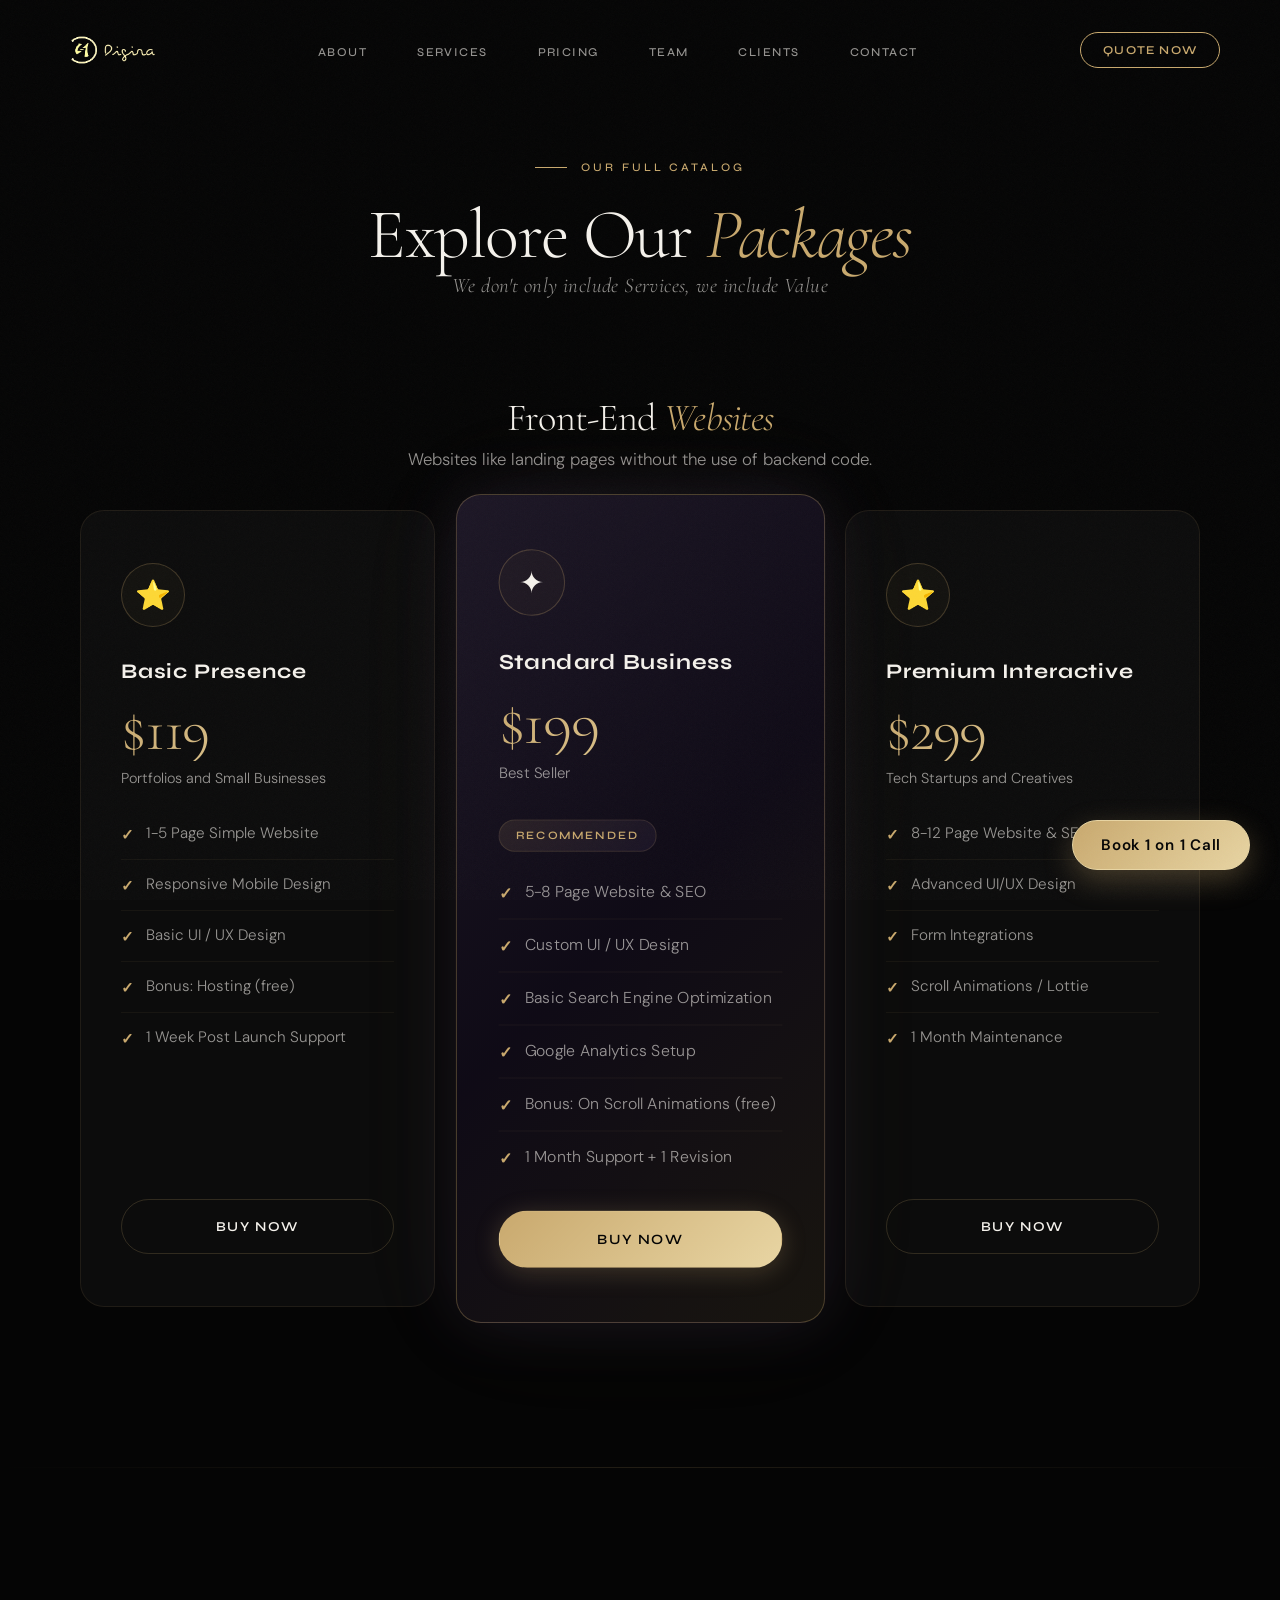
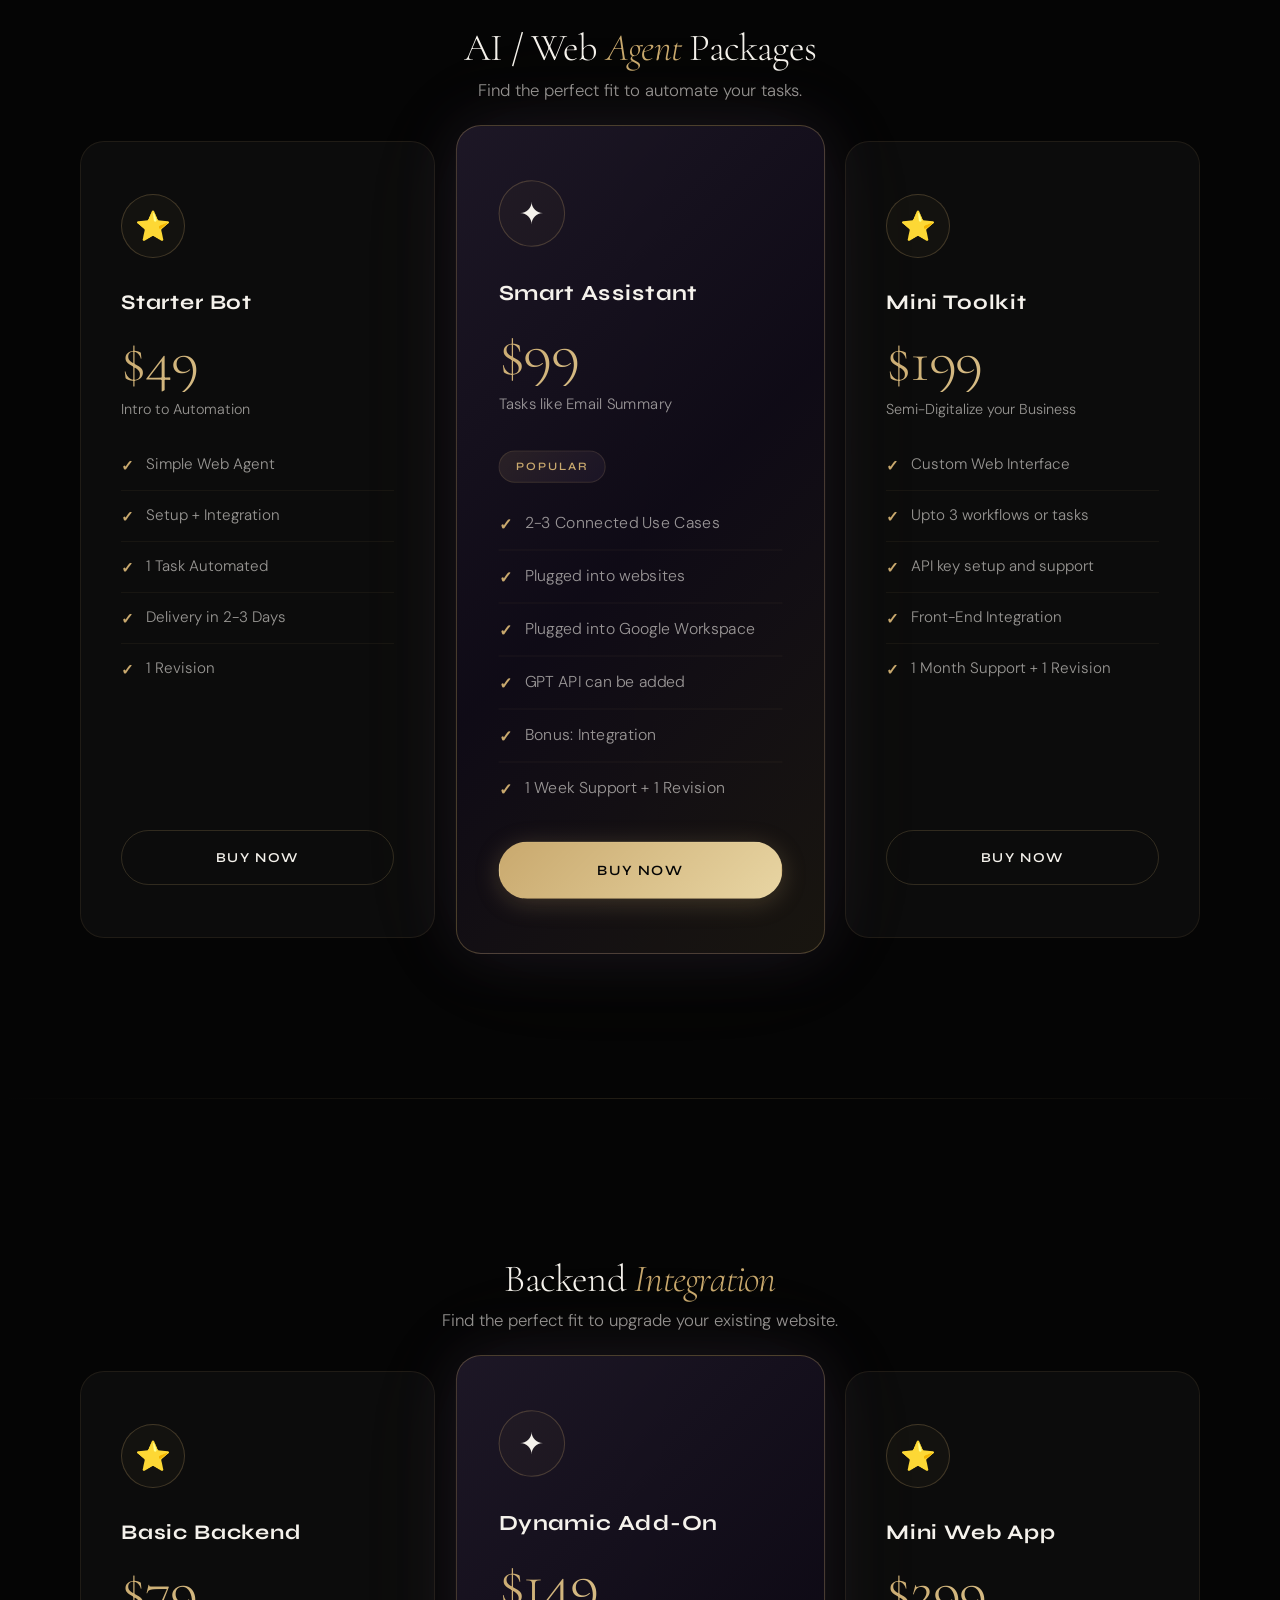
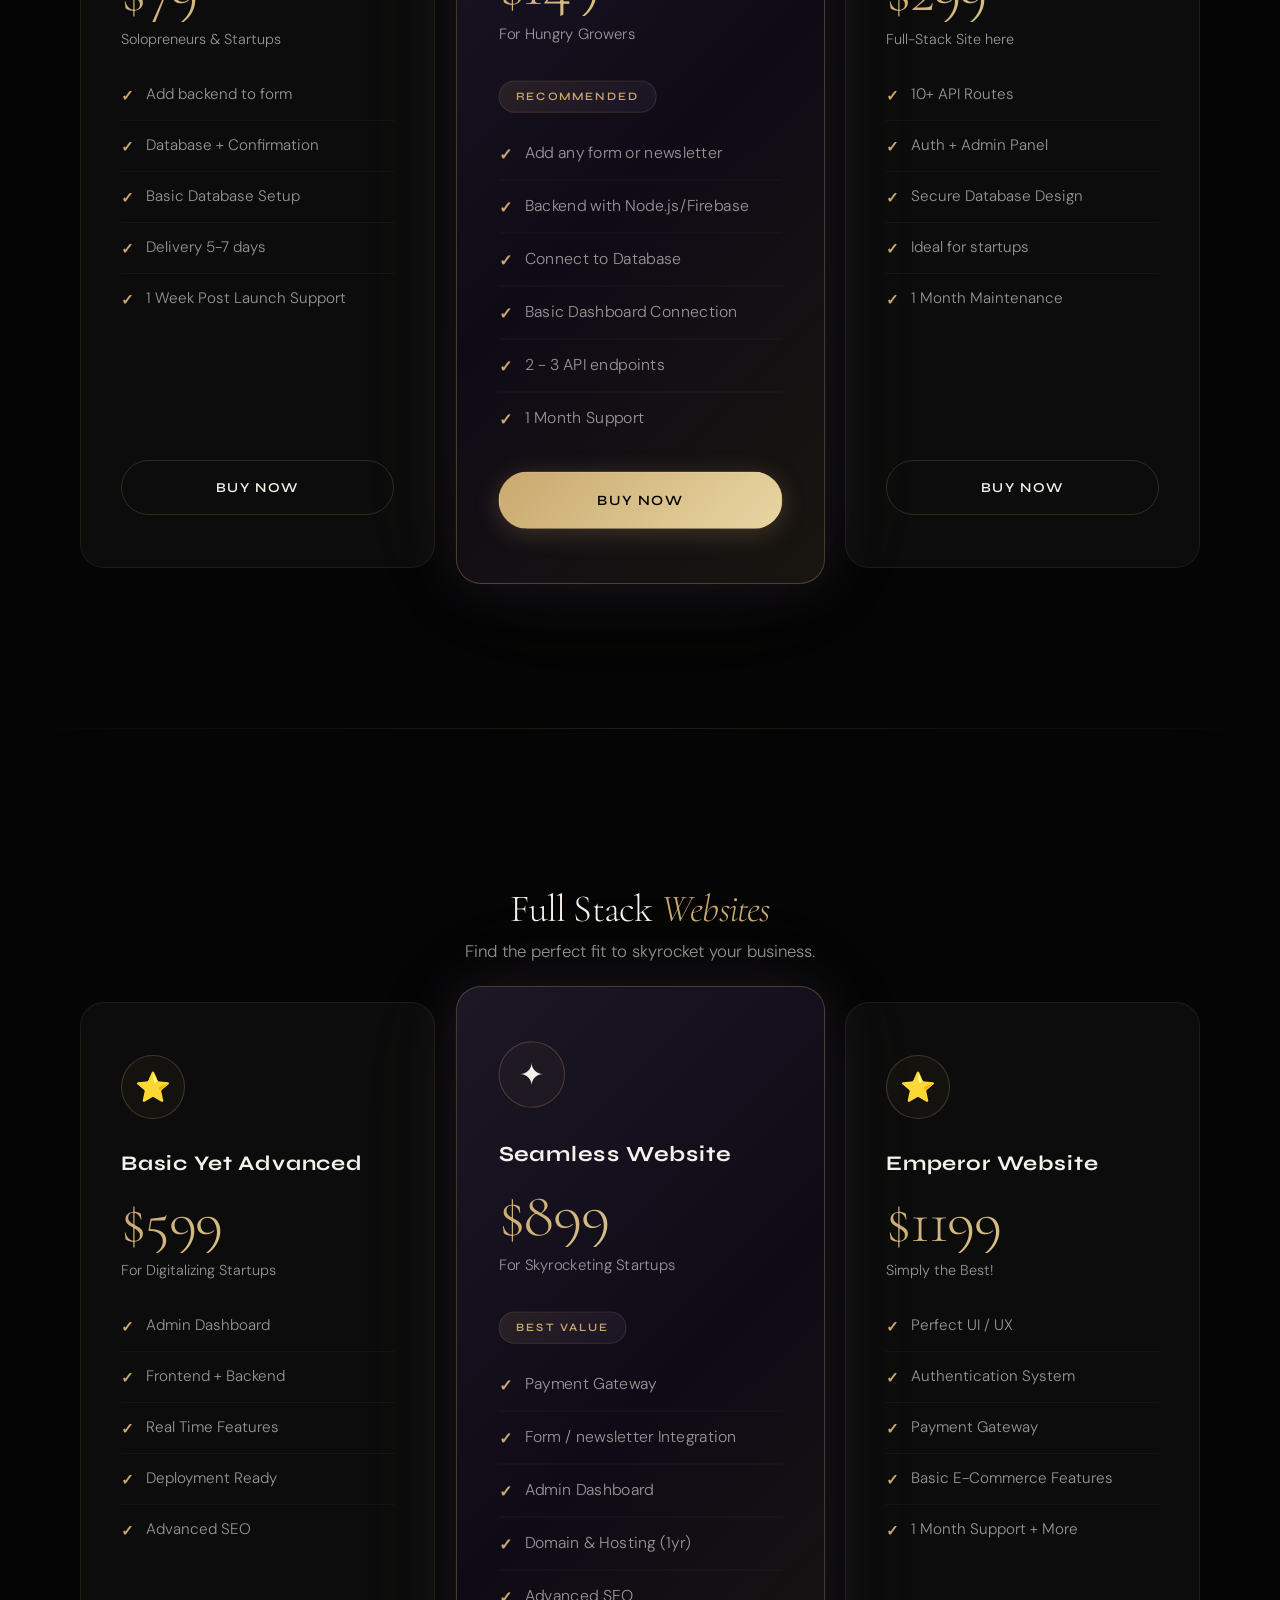
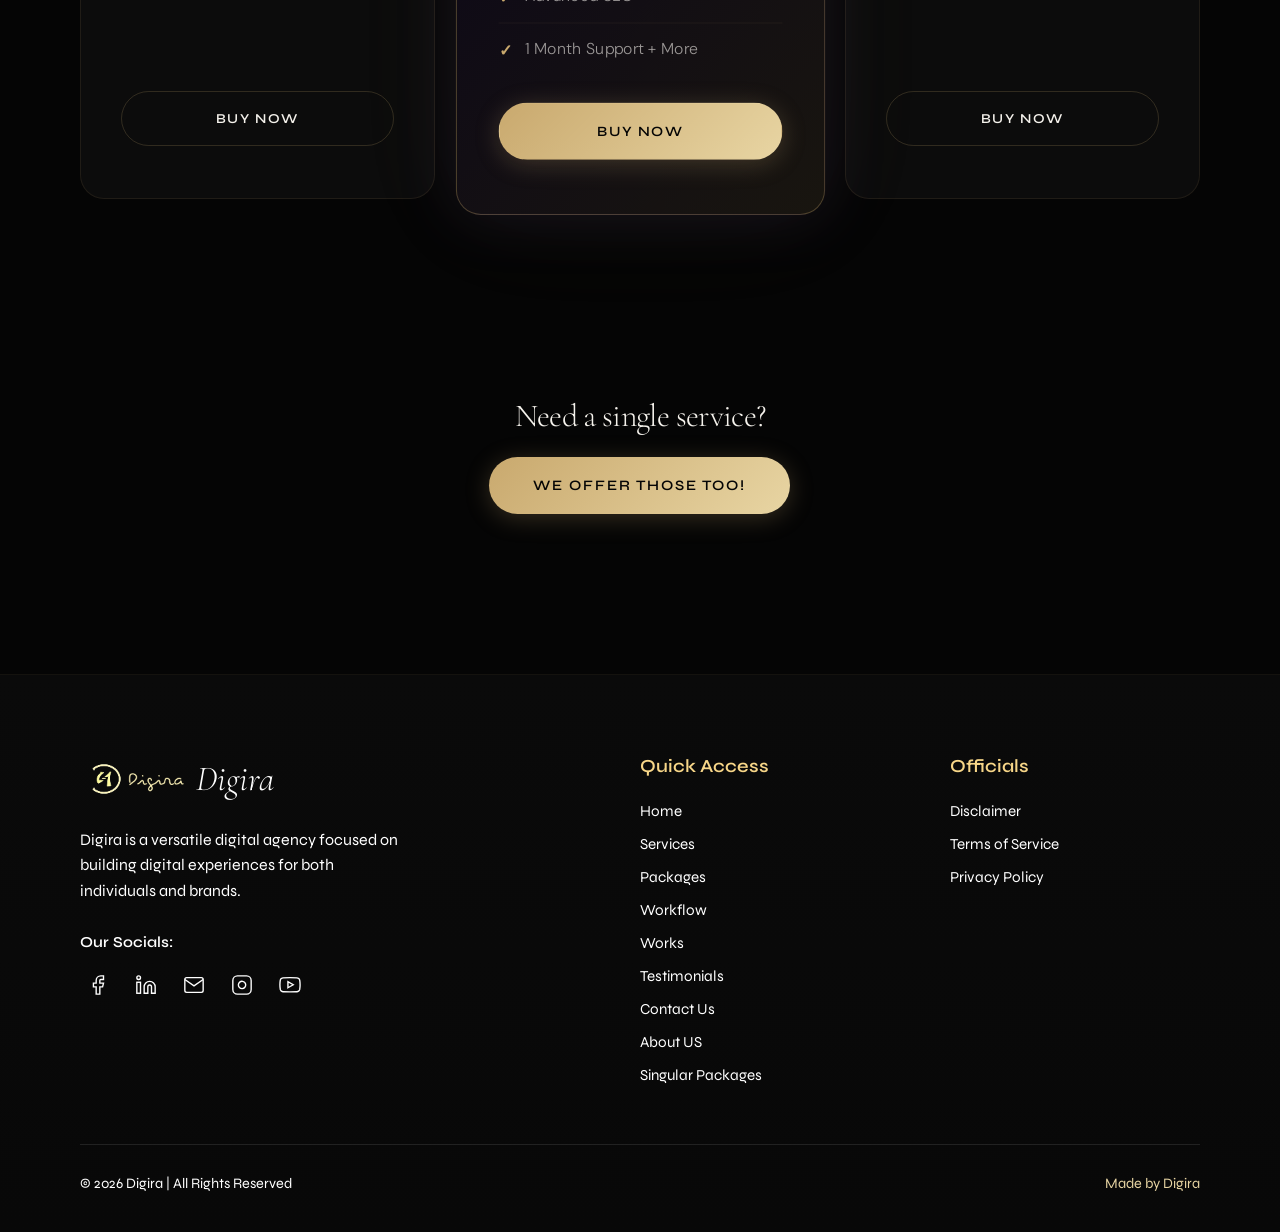
==== pages/packages.html @ 599fae38 "Refactor code structure for improved readability and maintainability" ====
<!DOCTYPE html>
<html lang="en">
<head>
  <meta charset="UTF-8" />
  <meta name="viewport" content="width=device-width, initial-scale=1.0" />
  <meta name="description"
    content="Digira is a leading digital agency offering comprehensive packages connecting front-end, back-end, and AI Web Agents for ambitious brands." />
  <meta name="keywords" content="Digira, digital agency, SEO, web design, marketing, startups, digital solutions, web agents, AI agents, web development, digital marketing, UI/UX design, best web design in Nepal" />
  <link rel="icon" type="image/png" href="../assets/logo_only.png" />
  <title>Digira Agency — Premium Packages</title>
  <link rel="preconnect" href="https://fonts.googleapis.com" />
  <link rel="preconnect" href="https://fonts.gstatic.com" crossorigin />
  <link
    href="https://fonts.googleapis.com/css2?family=Cormorant+Garamond:ital,wght@0,300;0,400;0,500;0,600;1,300;1,400&family=Syne:wght@400;500;600;700;800&family=DM+Sans:ital,wght@0,300;0,400;1,300&display=swap"
    rel="stylesheet" />
  <link rel="stylesheet" href="../styling/styles.css" />
</head>

<body>


  <!-- NAVBAR -->
  <nav id="navbar">
    <a href="index.html" class="nav-logo">
      <img src="../assets/logo.png" alt="Digira" class="nav-logo-img">
    </a>
    <div class="nav-center">
      <ul class="nav-links" id="navLinks">
        <li><a href="index.html#intro">About</a></li>
        <li><a href="index.html#services">Services</a></li>
        <li><a href="index.html#pricing">Pricing</a></li>
        <li><a href="index.html#team">Team</a></li>
        <li><a href="index.html#testimonials">Clients</a></li>
        <li><a href="index.html#cta">Contact</a></li>
      </ul>
    </div>
    <div class="nav-right" style="display: flex; align-items: center; gap: 20px;">
      <a href="index.html#cta" class="nav-quote-btn">Quote Now</a>
      <button class="nav-menu-btn" id="menuBtn">
        <span></span>
        <span></span>
        <span></span>
      </button>
    </div>
  </nav>

  <!-- PACKAGES HEADER -->
  <section class="section-pad" style="padding-top: 160px; padding-bottom: 20px;">
    <div class="pricing-header" style="max-width: 800px; margin: 0 auto; text-align: center;">
      <div class="eyebrow reveal" style="justify-content:center">Our Full Catalog</div>
      <h2 class="section-title reveal delay-1" style="text-align:center">Explore Our <em>Packages</em></h2>
      <p class="pricing-tagline reveal delay-2">We don't only include Services, we include Value</p>
    </div>
  </section>

  <!-- FRONT-END WEBSITES -->
  <section class="section-pad" style="padding-top: 0;">
    <div class="pricing-header" style="margin-bottom: 40px;">
      <h3 class="section-title" style="text-align:center; font-size: 2.4rem;">Front-End <em>Websites</em></h3>
      <p style="text-align: center; color: var(--white-dim); font-size: 1.05rem; margin-top: 10px;">Websites like landing pages without the use of backend code.</p>
    </div>
    <div class="pricing-grid">
      <!-- Starter Spark/Basic Presence -->
      <div class="pricing-card reveal delay-1">
        <div class="pricing-icon">⭐</div>
        <h3 class="pricing-name">Basic Presence</h3>
        <div class="pricing-price">$119</div>
        <p class="pricing-subtitle">Portfolios and Small Businesses</p>
        <ul class="pricing-features">
          <li>1-5 Page Simple Website</li>
          <li>Responsive Mobile Design</li>
          <li>Basic UI / UX Design</li>
          <li>Bonus: Hosting (free)</li>
          <li>1 Week Post Launch Support</li>
        </ul>
        <button class="pricing-btn" onclick="window.location.href='index.html#cta'">Buy Now</button>
      </div>

      <!-- Growth Booster/Standard Business -->
      <div class="pricing-card featured reveal delay-2">
        <div class="pricing-icon">✦</div>
        <h3 class="pricing-name">Standard Business</h3>
        <div class="pricing-price">$199</div>
        <p class="pricing-subtitle">Best Seller</p>
        <div class="pricing-badge">Recommended</div>
        <ul class="pricing-features">
          <li>5-8 Page Website & SEO</li>
          <li>Custom UI / UX Design</li>
          <li>Basic Search Engine Optimization</li>
          <li>Google Analytics Setup</li>
          <li>Bonus: On Scroll Animations (free)</li>
          <li>1 Month Support + 1 Revision</li>
        </ul>
        <button class="pricing-btn" onclick="window.location.href='index.html#cta'">Buy Now</button>
      </div>

      <!-- Pro Launchpad/Premium Interactive -->
      <div class="pricing-card reveal delay-3">
        <div class="pricing-icon">⭐</div>
        <h3 class="pricing-name">Premium Interactive</h3>
        <div class="pricing-price">$299</div>
        <p class="pricing-subtitle">Tech Startups and Creatives</p>
        <ul class="pricing-features">
          <li>8-12 Page Website & SEO</li>
          <li>Advanced UI/UX Design</li>
          <li>Form Integrations</li>
          <li>Scroll Animations / Lottie</li>
          <li>1 Month Maintenance</li>
        </ul>
        <button class="pricing-btn" onclick="window.location.href='index.html#cta'">Buy Now</button>
      </div>
    </div>
  </section>

  <hr class="section-divider" />

  <!-- AI / WEB AGENT PACKAGES -->
  <section class="section-pad">
    <div class="pricing-header" style="margin-bottom: 40px;">
      <h3 class="section-title" style="text-align:center; font-size: 2.4rem;">AI / Web <em>Agent</em> Packages</h3>
      <p style="text-align: center; color: var(--white-dim); font-size: 1.05rem; margin-top: 10px;">Find the perfect fit to automate your tasks.</p>
    </div>
    <div class="pricing-grid">
      <div class="pricing-card reveal delay-1">
        <div class="pricing-icon">⭐</div>
        <h3 class="pricing-name">Starter Bot</h3>
        <div class="pricing-price">$49</div>
        <p class="pricing-subtitle">Intro to Automation</p>
        <ul class="pricing-features">
          <li>Simple Web Agent</li>
          <li>Setup + Integration</li>
          <li>1 Task Automated</li>
          <li>Delivery in 2-3 Days</li>
          <li>1 Revision</li>
        </ul>
        <button class="pricing-btn" onclick="window.location.href='index.html#cta'">Buy Now</button>
      </div>

      <div class="pricing-card featured reveal delay-2">
        <div class="pricing-icon">✦</div>
        <h3 class="pricing-name">Smart Assistant</h3>
        <div class="pricing-price">$99</div>
        <p class="pricing-subtitle">Tasks like Email Summary</p>
        <div class="pricing-badge">Popular</div>
        <ul class="pricing-features">
          <li>2-3 Connected Use Cases</li>
          <li>Plugged into websites</li>
          <li>Plugged into Google Workspace</li>
          <li>GPT API can be added</li>
          <li>Bonus: Integration</li>
          <li>1 Week Support + 1 Revision</li>
        </ul>
        <button class="pricing-btn" onclick="window.location.href='index.html#cta'">Buy Now</button>
      </div>

      <div class="pricing-card reveal delay-3">
        <div class="pricing-icon">⭐</div>
        <h3 class="pricing-name">Mini Toolkit</h3>
        <div class="pricing-price">$199</div>
        <p class="pricing-subtitle">Semi-Digitalize your Business</p>
        <ul class="pricing-features">
          <li>Custom Web Interface</li>
          <li>Upto 3 workflows or tasks</li>
          <li>API key setup and support</li>
          <li>Front-End Integration</li>
          <li>1 Month Support + 1 Revision</li>
        </ul>
        <button class="pricing-btn" onclick="window.location.href='index.html#cta'">Buy Now</button>
      </div>
    </div>
  </section>

  <hr class="section-divider" />

  <!-- BACKEND INTEGRATION TO EXISTING -->
  <section class="section-pad">
    <div class="pricing-header" style="margin-bottom: 40px;">
      <h3 class="section-title" style="text-align:center; font-size: 2.4rem;">Backend <em>Integration</em></h3>
      <p style="text-align: center; color: var(--white-dim); font-size: 1.05rem; margin-top: 10px;">Find the perfect fit to upgrade your existing website.</p>
    </div>
    <div class="pricing-grid">
      <div class="pricing-card reveal delay-1">
        <div class="pricing-icon">⭐</div>
        <h3 class="pricing-name">Basic Backend</h3>
        <div class="pricing-price">$79</div>
        <p class="pricing-subtitle">Solopreneurs & Startups</p>
        <ul class="pricing-features">
          <li>Add backend to form</li>
          <li>Database + Confirmation</li>
          <li>Basic Database Setup</li>
          <li>Delivery 5-7 days</li>
          <li>1 Week Post Launch Support</li>
        </ul>
        <button class="pricing-btn" onclick="window.location.href='index.html#cta'">Buy Now</button>
      </div>

      <div class="pricing-card featured reveal delay-2">
        <div class="pricing-icon">✦</div>
        <h3 class="pricing-name">Dynamic Add-On</h3>
        <div class="pricing-price">$149</div>
        <p class="pricing-subtitle">For Hungry Growers</p>
        <div class="pricing-badge">Recommended</div>
        <ul class="pricing-features">
          <li>Add any form or newsletter</li>
          <li>Backend with Node.js/Firebase</li>
          <li>Connect to Database</li>
          <li>Basic Dashboard Connection</li>
          <li>2 - 3 API endpoints</li>
          <li>1 Month Support</li>
        </ul>
        <button class="pricing-btn" onclick="window.location.href='index.html#cta'">Buy Now</button>
      </div>

      <div class="pricing-card reveal delay-3">
        <div class="pricing-icon">⭐</div>
        <h3 class="pricing-name">Mini Web App</h3>
        <div class="pricing-price">$299</div>
        <p class="pricing-subtitle">Full-Stack Site here</p>
        <ul class="pricing-features">
          <li>10+ API Routes</li>
          <li>Auth + Admin Panel</li>
          <li>Secure Database Design</li>
          <li>Ideal for startups</li>
          <li>1 Month Maintenance</li>
        </ul>
        <button class="pricing-btn" onclick="window.location.href='index.html#cta'">Buy Now</button>
      </div>
    </div>
  </section>

  <hr class="section-divider" />

  <!-- FULL STACK WEBSITES -->
  <section class="section-pad">
    <div class="pricing-header" style="margin-bottom: 40px;">
      <h3 class="section-title" style="text-align:center; font-size: 2.4rem;">Full Stack <em>Websites</em></h3>
      <p style="text-align: center; color: var(--white-dim); font-size: 1.05rem; margin-top: 10px;">Find the perfect fit to skyrocket your business.</p>
    </div>
    <div class="pricing-grid">
      <div class="pricing-card reveal delay-1">
        <div class="pricing-icon">⭐</div>
        <h3 class="pricing-name">Basic Yet Advanced</h3>
        <div class="pricing-price">$599</div>
        <p class="pricing-subtitle">For Digitalizing Startups</p>
        <ul class="pricing-features">
          <li>Admin Dashboard</li>
          <li>Frontend + Backend</li>
          <li>Real Time Features</li>
          <li>Deployment Ready</li>
          <li>Advanced SEO</li>
        </ul>
        <button class="pricing-btn" onclick="window.location.href='index.html#cta'">Buy Now</button>
      </div>

      <div class="pricing-card featured reveal delay-2">
        <div class="pricing-icon">✦</div>
        <h3 class="pricing-name">Seamless Website</h3>
        <div class="pricing-price">$899</div>
        <p class="pricing-subtitle">For Skyrocketing Startups</p>
        <div class="pricing-badge">Best Value</div>
        <ul class="pricing-features">
          <li>Payment Gateway</li>
          <li>Form / newsletter Integration</li>
          <li>Admin Dashboard</li>
          <li>Domain & Hosting (1yr)</li>
          <li>Advanced SEO</li>
          <li>1 Month Support + More</li>
        </ul>
        <button class="pricing-btn" onclick="window.location.href='index.html#cta'">Buy Now</button>
      </div>

      <div class="pricing-card reveal delay-3">
        <div class="pricing-icon">⭐</div>
        <h3 class="pricing-name">Emperor Website</h3>
        <div class="pricing-price">$1199</div>
        <p class="pricing-subtitle">Simply the Best!</p>
        <ul class="pricing-features">
          <li>Perfect UI / UX</li>
          <li>Authentication System</li>
          <li>Payment Gateway</li>
          <li>Basic E-Commerce Features</li>
          <li>1 Month Support + More</li>
        </ul>
        <button class="pricing-btn" onclick="window.location.href='index.html#cta'">Buy Now</button>
      </div>
    </div>
  </section>

  <!-- CTA CROSS-SELL -->
  <section class="section-pad" style="padding-top: 40px;">
    <div style="text-align: center; max-width: 600px; margin: 0 auto;">
      <h3 class="section-title" style="font-size: 2rem; margin-bottom: 24px;">Need a single service?</h3>
      <a href="index.html#services" class="btn-primary" style="font-size: 0.9rem;">We offer those too!</a>
    </div>
  </section>

  <!-- FOOTER -->
  <footer class="footer">
    <div class="footer-container">
      <div class="footer-brand">
        <a href="index.html" class="footer-logo">
          <img src="../assets/logo.png" alt="Digira Logo" class="footer-logo-img">
          Digira
        </a>
        <p class="footer-desc">Digira is a versatile digital agency focused on building digital experiences for both individuals and brands.</p>
        <div class="footer-social-section">
          <p class="footer-social-text">Our Socials:</p>
          <div class="footer-social-icons">
            <a href="#" aria-label="Facebook"><svg viewBox="0 0 24 24"><path d="M18 2h-3a5 5 0 0 0-5 5v3H7v4h3v8h4v-8h3l1-4h-4V7a1 1 0 0 1 1-1h3z"></path></svg></a>
            <a href="#" aria-label="LinkedIn"><svg viewBox="0 0 24 24"><path d="M16 8a6 6 0 0 1 6 6v7h-4v-7a2 2 0 0 0-2-2 2 2 0 0 0-2 2v7h-4v-7a6 6 0 0 1 6-6z"></path><rect x="2" y="9" width="4" height="12"></rect><circle cx="4" cy="4" r="2"></circle></svg></a>
            <a href="mailto:contact.digira@gmail.com" aria-label="Email"><svg viewBox="0 0 24 24"><path d="M4 4h16c1.1 0 2 .9 2 2v12c0 1.1-.9 2-2 2H4c-1.1 0-2-.9-2-2V6c0-1.1.9-2 2-2z"></path><polyline points="22,6 12,13 2,6"></polyline></svg></a>
            <a href="#" aria-label="Instagram"><svg viewBox="0 0 24 24"><rect x="2" y="2" width="20" height="20" rx="5" ry="5"></rect><path d="M16 11.37A4 4 0 1 1 12.63 8 4 4 0 0 1 16 11.37z"></path><line x1="17.5" y1="6.5" x2="17.51" y2="6.5"></line></svg></a>
            <a href="#" aria-label="YouTube"><svg viewBox="0 0 24 24"><path d="M22.54 6.42a2.78 2.78 0 0 0-1.94-2C18.88 4 12 4 12 4s-6.88 0-8.6.46a2.78 2.78 0 0 0-1.94 2A29 29 0 0 0 1 11.75a29 29 0 0 0 .46 5.33 2.78 2.78 0 0 0 1.94 2c1.72.46 8.6.46 8.6.46s6.88 0 8.6-.46a2.78 2.78 0 0 0 1.94-2 29 29 0 0 0 .46-5.33 29 29 0 0 0-.46-5.33z"></path><polygon points="9.75 15.02 15.5 11.75 9.75 8.48 9.75 15.02"></polygon></svg></a>
          </div>
        </div>
      </div>
      
      <div class="footer-links-col">
        <h4 class="footer-title">Quick Access</h4>
        <ul class="footer-links">
          <li><a href="index.html#hero">Home</a></li>
          <li><a href="index.html#services">Services</a></li>
          <li><a href="index.html#pricing">Packages</a></li>
          <li><a href="index.html#workflow">Workflow</a></li>
          <li><a href="index.html#works">Works</a></li>
          <li><a href="index.html#testimonials">Testimonials</a></li>
          <li><a href="index.html#cta">Contact Us</a></li>
          <li><a href="index.html#intro">About US</a></li>
          <li><a href="packages.html">Singular Packages</a></li>
        </ul>
      </div>

      <div class="footer-links-col">
        <h4 class="footer-title">Officials</h4>
        <ul class="footer-links">
          <li><a href="#">Disclaimer</a></li>
          <li><a href="#">Terms of Service</a></li>
          <li><a href="#">Privacy Policy</a></li>
        </ul>
      </div>
    </div>
    
    <div class="footer-bottom">
      <div class="footer-bottom-content">
        <div>&copy; <span id="current-year">2025</span> Digira | All Rights Reserved</div>
        <div style="color: var(--gold-light);">Made by Digira</div>
      </div>
    </div>
  </footer>

  <a href="index.html#cta" class="btn-book-call">Book 1 on 1 Call</a>

  <script src="../js-files/script.js"></script>
</body>
</html>
---- styling/styles.css ----
:root {
  --black: #050505;
  --near-black: #0a0a0a;
  --dark: #111111;
  --dark-2: #1a1a1a;
  --dark-3: #222222;
  --gold: #c9a96e;
  --gold-light: #e8d5a3;
  --gold-dim: rgba(201,169,110,0.15);
  --purple: #7b5ea7;
  --purple-deep: #4a2d7a;
  --purple-glow: rgba(123,94,167,0.4);
  --white: #f5f2ec;
  --white-dim: rgba(245,242,236,0.6);
  --white-faint: rgba(245,242,236,0.08);
  --serif: 'Cormorant Garamond', Georgia, serif;
  --sans: 'Syne', sans-serif;
  --body: 'DM Sans', sans-serif;
  --ease: cubic-bezier(0.76, 0, 0.24, 1);
  --ease-out: cubic-bezier(0.16, 1, 0.3, 1);
}

*, *::before, *::after { margin: 0; padding: 0; box-sizing: border-box; }
html { scroll-behavior: smooth; font-size: 16px; -webkit-font-smoothing: antialiased; }

body {
  background: var(--black);
  color: var(--white);
  font-family: var(--body);
  font-weight: 300;
  overflow-x: hidden;
}

/* ── NOISE OVERLAY ── */
body::before {
  content: '';
  position: fixed; inset: 0; z-index: 9998; pointer-events: none;
  opacity: 0.03;
  background-image: url("data:image/svg+xml,%3Csvg viewBox='0 0 512 512' xmlns='http://www.w3.org/2000/svg'%3E%3Cfilter id='n'%3E%3CfeTurbulence type='fractalNoise' baseFrequency='0.75' numOctaves='4' stitchTiles='stitch'/%3E%3C/filter%3E%3Crect width='100%25' height='100%25' filter='url(%23n)'/%3E%3C/svg%3E");
  background-size: 200px 200px;
  will-change: auto;
}



/* ── NAVBAR ── */
nav {
  position: fixed; top: 0; left: 0; right: 0; z-index: 1000;
  display: flex; align-items: center; justify-content: space-between;
  padding: 28px 60px;
  transition: padding 0.6s var(--ease), background 0.6s var(--ease), box-shadow 0.6s var(--ease), border-color 0.6s var(--ease);
  background: transparent;
  border-bottom: 1px solid transparent;
  will-change: transform;
}
nav.scrolled {
  padding: 16px 60px;
  background: rgba(5, 5, 5, 0.85);
  backdrop-filter: blur(16px) saturate(1.6);
  -webkit-backdrop-filter: blur(16px) saturate(1.6);
  border-bottom: 1px solid rgba(201, 169, 110, 0.08);
  box-shadow: 0 8px 32px rgba(0,0,0,0.4);
}
.nav-logo {
  display: flex; align-items: center; justify-content: center;
  text-decoration: none;
  transition: transform 0.3s var(--ease);
}
.nav-logo-img {
  height: 44px;
  width: auto;
  object-fit: contain;
}
.nav-logo:hover { transform: scale(1.05); }
.nav-center { flex: 1; display: flex; justify-content: center; }
.nav-links { display: flex; align-items: center; gap: 50px; list-style: none; }
.nav-links a {
  font-family: var(--sans); font-size: 0.75rem; font-weight: 500;
  letter-spacing: 0.12em; text-transform: uppercase;
  color: var(--white-dim); text-decoration: none;
  position: relative; transition: color 0.3s ease;
}
.nav-links a::after {
  content: ''; position: absolute; bottom: -6px; left: 0;
  width: 0; height: 1px; background: var(--gold);
  transition: width 0.4s var(--ease);
}
.nav-links a:hover { color: var(--white); }
.nav-links a:hover::after { width: 100%; }
.nav-menu-btn {
  background: none; border: none; cursor: pointer; padding: 0;
  position: relative; width: 28px; height: 20px; display: none;
  flex-direction: column; justify-content: space-between;
}
.nav-menu-btn span { width: 100%; height: 2px; background: var(--white); transition: all 0.3s ease; display: block; }
.nav-menu-btn.active span:nth-child(1) { transform: rotate(45deg) translate(6px, 6px); }
.nav-menu-btn.active span:nth-child(2) { opacity: 0; }
.nav-menu-btn.active span:nth-child(3) { transform: rotate(-45deg) translate(7px, -7px); }

/* ── HERO ── */
#hero {
  position: relative; height: 100vh; min-height: 700px;
  display: flex; flex-direction: column; justify-content: center; overflow: hidden;
}
.hero-bg {
  position: absolute; inset: 0;
  background: linear-gradient(135deg, #0a0a0a 0%, #1a1108 30%, #0d0a14 60%, #0a0a0a 100%);
}
/* Hero glow orbs — GPU accelerated */
.hero-orb {
  position: absolute; border-radius: 50%; pointer-events: none; z-index: 2;
  filter: blur(80px); opacity: 0.4;
  will-change: transform;
  backface-visibility: hidden;
}
.hero-orb-1 {
  width: 500px; height: 500px; top: -100px; right: 10%;
  background: radial-gradient(circle, var(--purple-glow), transparent 70%);
  animation: orbFloat1 12s ease-in-out infinite alternate;
}
.hero-orb-2 {
  width: 400px; height: 400px; bottom: -80px; left: 5%;
  background: radial-gradient(circle, rgba(201,169,110,0.2), transparent 70%);
  animation: orbFloat2 15s ease-in-out infinite alternate;
}
@keyframes orbFloat1 {
  0% { transform: translate3d(0, 0, 0) scale(1); }
  100% { transform: translate3d(-40px, 30px, 0) scale(1.15); }
}
@keyframes orbFloat2 {
  0% { transform: translate3d(0, 0, 0) scale(1); }
  100% { transform: translate3d(30px, -20px, 0) scale(1.1); }
}
.hero-container {
  position: relative; z-index: 3; display: flex; align-items: center; justify-content: center;
  padding: 100px 80px; max-width: 1600px; margin: 0 auto; width: 100%;
}
.hero-split {
  display: grid;
  grid-template-columns: 1fr 1fr;
  align-items: center;
  gap: 40px;
  width: 100%;
}
.text-left { text-align: left !important; }

.hero-visual {
  display: flex;
  justify-content: center;
  align-items: center;
  perspective: 1200px;
  opacity: 0;
  transform: translateY(40px);
  animation: fadeUp 1.2s var(--ease) 0.6s forwards;
}
.hero-logo-wrapper {
  width: 100%;
  max-width: 480px;
  animation: floatLogo 8s ease-in-out infinite alternate;
  will-change: transform;
}
.hero-logo-wrapper img {
  width: 100%;
  height: auto;
  filter: drop-shadow(0 20px 60px rgba(201,169,110,0.35));
}
@keyframes floatLogo {
  0% { transform: translate3d(0, 0, 0); }
  100% { transform: translate3d(0, -20px, 0); }
}
.hero-tagline {
  font-family: var(--sans); font-size: 0.72rem; font-weight: 600;
  letter-spacing: 0.3em; text-transform: uppercase; color: var(--gold);
  margin-bottom: 32px; opacity: 0; transform: translateY(20px);
  animation: fadeUp 0.8s var(--ease) 0.2s forwards;
  display: flex; align-items: center; gap: 16px;
}
.hero-tagline::before, .hero-tagline::after { content: ''; width: 40px; height: 1px; background: var(--gold); }
.hero-headline {
  font-family: var(--serif); font-weight: 300;
  font-size: clamp(4.5rem, 9vw, 9rem);
  line-height: 1.1; letter-spacing: -0.02em;
  padding: 0.15em 0;
  margin-bottom: 8px;
  position: relative;
  background: linear-gradient(135deg, #ffffff 0%, #e8e0f0 35%, var(--gold) 60%, #ffffff 100%);
  background-size: 200% 200%;
  -webkit-background-clip: text;
  background-clip: text;
  -webkit-text-fill-color: transparent;
  color: transparent;
  filter: drop-shadow(0 0 60px rgba(201,169,110,0.3)) drop-shadow(0 0 120px rgba(123,94,167,0.3));
  opacity: 0; transform: translateY(40px);
  animation: fadeUp 1.2s var(--ease) 0.4s forwards, gradientShift 8s ease 1.4s infinite;
  will-change: background-position, transform, opacity;
}
@keyframes gradientShift {
  0%, 100% { background-position: 0% 50%; }
  50% { background-position: 100% 50%; }
}
.hero-subtitle {
  font-family: var(--serif); font-size: clamp(1.3rem, 2.5vw, 2rem);
  font-weight: 300; font-style: italic; color: var(--gold-light);
  letter-spacing: 0.04em; margin-bottom: 32px;
  opacity: 0; transform: translateY(20px);
  animation: fadeUp 0.9s var(--ease) 0.55s forwards;
}
.hero-description {
  font-family: var(--body); font-size: 1.08rem; font-weight: 300;
  color: rgba(245,242,236,0.65); max-width: 540px; line-height: 1.6;
  margin-bottom: 48px; opacity: 0; transform: translateY(20px);
  animation: fadeUp 0.9s var(--ease) 0.65s forwards;
}
.hero-actions {
  display: flex; gap: 20px; opacity: 0; transform: translateY(20px);
  animation: fadeUp 0.9s var(--ease) 0.8s forwards;
  flex-wrap: wrap;
}
.hero-scroll {
  position: absolute; bottom: 48px; left: 80px; z-index: 5;
  display: flex; align-items: center; gap: 14px;
  font-family: var(--sans); font-size: 0.7rem; letter-spacing: 0.18em;
  text-transform: uppercase; color: var(--white-dim);
  opacity: 0; animation: fadeUp 0.8s ease 1.3s forwards;
}
.scroll-line {
  width: 60px; height: 1px; background: rgba(201,169,110,0.3);
  position: relative; overflow: hidden;
}
.scroll-line::after {
  content: ''; position: absolute; top: 0; left: -100%; right: 0; bottom: 0;
  background: var(--gold); animation: slideRight 2.5s ease-in-out infinite;
}
@keyframes slideRight { 0% { left: -100%; } 50% { left: 0; } 100% { left: 100%; } }

/* ── BUTTONS ── */
.btn-primary {
  font-family: var(--sans); font-size: 0.78rem; font-weight: 600;
  letter-spacing: 0.14em; text-transform: uppercase;
  background: linear-gradient(135deg, var(--gold) 0%, var(--gold-light) 100%);
  color: var(--black); padding: 20px 44px; border: none; cursor: pointer;
  text-decoration: none; display: inline-flex; align-items: center; gap: 10px;
  border-radius: 60px; position: relative; overflow: hidden;
  transition: transform 0.4s var(--ease), box-shadow 0.4s var(--ease), gap 0.4s var(--ease);
  box-shadow: 0 4px 24px rgba(201,169,110,0.25);
  will-change: transform;
}
.btn-primary::before {
  content: ''; position: absolute; inset: -2px;
  background: linear-gradient(135deg, var(--gold), var(--purple), var(--gold));
  border-radius: inherit; z-index: -1; opacity: 0;
  transition: opacity 0.4s ease;
}
.btn-primary:hover {
  transform: translateY(-2px) scale(1.02); gap: 16px;
  box-shadow: 0 8px 40px rgba(201,169,110,0.4);
}
.btn-primary:hover::before { opacity: 1; }
.btn-secondary {
  font-family: var(--sans); font-size: 0.78rem; font-weight: 500;
  letter-spacing: 0.14em; text-transform: uppercase;
  background: transparent; color: var(--white);
  padding: 19px 44px; border: 1px solid rgba(245,242,236,0.2);
  cursor: pointer; text-decoration: none; border-radius: 60px;
  transition: transform 0.4s var(--ease), border-color 0.3s ease, color 0.3s ease, box-shadow 0.4s var(--ease);
  position: relative;
}
.btn-secondary:hover {
  border-color: var(--gold); color: var(--gold);
  box-shadow: 0 0 30px rgba(201,169,110,0.15);
  transform: translateY(-2px);
}

/* ── ANIMATIONS ── */
@keyframes fadeUp { to { opacity: 1; transform: translateY(0); } }
.reveal {
  opacity: 0; transform: translateY(60px);
  transition: opacity 0.8s var(--ease-out), transform 0.8s var(--ease-out);
  will-change: transform, opacity;
}
.reveal.visible { opacity: 1; transform: translateY(0); }
.reveal-left { opacity: 0; transform: translateX(-80px); transition: opacity 0.8s var(--ease-out), transform 0.8s var(--ease-out); will-change: transform, opacity; }
.reveal-left.visible { opacity: 1; transform: translateX(0); }
.reveal-right { opacity: 0; transform: translateX(80px); transition: opacity 0.8s var(--ease-out), transform 0.8s var(--ease-out); will-change: transform, opacity; }
.reveal-right.visible { opacity: 1; transform: translateX(0); }
.reveal-scale { opacity: 0; transform: scale(0.9); transition: opacity 0.8s var(--ease-out), transform 0.8s var(--ease-out); will-change: transform, opacity; }
.reveal-scale.visible { opacity: 1; transform: scale(1); }
.delay-1 { transition-delay: 0.1s; } .delay-2 { transition-delay: 0.2s; }
.delay-3 { transition-delay: 0.3s; } .delay-4 { transition-delay: 0.4s; }
.delay-5 { transition-delay: 0.5s; } .delay-6 { transition-delay: 0.6s; }

/* ── SECTION COMMON ── */
section { position: relative; }
.section-pad { padding: 160px 80px; }
.section-pad-sm { padding: 120px 80px; }
.eyebrow {
  font-family: var(--sans); font-size: 0.72rem; font-weight: 500;
  letter-spacing: 0.25em; text-transform: uppercase; color: var(--gold);
  margin-bottom: 24px; display: flex; align-items: center; gap: 14px;
}
.eyebrow::before { content: ''; display: block; width: 32px; height: 1px; background: var(--gold); }
.section-title {
  font-family: var(--serif); font-weight: 300;
  font-size: clamp(2.6rem, 5.5vw, 4.8rem); line-height: 1.06;
  letter-spacing: -0.02em; color: var(--white);
}
.section-title em { font-style: italic; color: var(--gold); }
.gold-line { width: 60px; height: 1px; background: linear-gradient(90deg, var(--gold), transparent); margin: 36px 0; }

/* ── GRADIENT DIVIDERS ── */
.section-divider {
  height: 1px; border: none; margin: 0;
  background: linear-gradient(90deg, transparent 0%, var(--gold-dim) 50%, transparent 100%);
}

/* ── SERVICES ── */
#services {
  background: var(--black); position: relative; overflow: hidden;
}
#services::after {
  content: ''; position: absolute; bottom: -300px; left: 50%;
  width: 800px; height: 800px; border-radius: 50%; transform: translateX(-50%);
  background: radial-gradient(circle, rgba(201,169,110,0.04), transparent 60%);
  pointer-events: none;
}
.services-header-new {
  max-width: 1400px; margin: 0 auto 100px; text-align: center;
}
.services-intro {
  font-family: var(--body); font-size: 1.1rem; font-weight: 300;
  color: var(--white-dim); max-width: 560px; margin: 0 auto;
  line-height: 1.85; letter-spacing: 0.01em;
}

/* Showcase Service Blocks */
.service-showcase {
  display: grid; grid-template-columns: 1.1fr 1fr; gap: 0;
  max-width: 1400px; margin: 0 auto 48px;
  border-radius: 20px; overflow: hidden;
  border: 1px solid rgba(201,169,110,0.08);
  background: rgba(255,255,255,0.02);
  transition: border-color 0.6s var(--ease), box-shadow 0.6s var(--ease), transform 0.6s var(--ease);
  min-height: 480px;
  will-change: transform;
}
.service-showcase:hover {
  border-color: rgba(201,169,110,0.18);
  box-shadow: 0 24px 80px rgba(0,0,0,0.3), 0 0 60px rgba(201,169,110,0.04);
  transform: translateY(-4px);
}
.service-showcase.reverse { grid-template-columns: 1fr 1.1fr; }
.service-showcase.reverse .service-showcase-img { order: 2; }
.service-showcase.reverse .service-showcase-content { order: 1; }

.service-showcase-img {
  position: relative; overflow: hidden; min-height: 480px;
}
.service-showcase-img-inner {
  position: absolute; inset: 0;
  background-size: cover; background-position: center;
  transition: transform 1.2s var(--ease);
  will-change: transform;
}
.service-showcase:hover .service-showcase-img-inner { transform: scale(1.08); }
.service-showcase-img-overlay {
  position: absolute; inset: 0;
  background: linear-gradient(135deg, rgba(5,5,5,0.3) 0%, rgba(74,45,122,0.15) 100%);
  transition: opacity 0.6s ease;
}
.service-showcase:hover .service-showcase-img-overlay {
  background: linear-gradient(135deg, rgba(5,5,5,0.15) 0%, rgba(74,45,122,0.1) 100%);
}

.service-showcase-content {
  padding: 64px 60px; display: flex; flex-direction: column; justify-content: center;
}
.service-showcase-num {
  font-family: var(--serif); font-size: 1rem; font-weight: 400;
  color: var(--gold); letter-spacing: 0.1em; margin-bottom: 20px;
  font-style: italic; opacity: 0.7;
}
.service-showcase-title {
  font-family: var(--serif); font-size: clamp(2.2rem, 4vw, 3.4rem);
  font-weight: 300; line-height: 1.08; letter-spacing: -0.02em;
  color: var(--white); margin-bottom: 24px;
}
.service-showcase-title em { font-style: italic; color: var(--gold); }
.service-showcase-desc {
  font-family: var(--body); font-size: 1rem; font-weight: 300;
  color: var(--white-dim); line-height: 1.85; margin-bottom: 32px;
  max-width: 440px;
}
.service-showcase-tags {
  list-style: none; display: flex; flex-wrap: wrap; gap: 10px; margin-bottom: 36px;
}
.service-showcase-tags li {
  font-family: var(--sans); font-size: 0.68rem; font-weight: 500;
  letter-spacing: 0.12em; text-transform: uppercase;
  color: var(--gold); padding: 8px 18px;
  border: 1px solid rgba(201,169,110,0.2); border-radius: 30px;
  background: rgba(201,169,110,0.04);
  transition: background 0.3s ease, border-color 0.3s ease;
}
.service-showcase-tags li:hover {
  background: rgba(201,169,110,0.1);
  border-color: rgba(201,169,110,0.4);
}
.service-showcase-link {
  font-family: var(--sans); font-size: 0.78rem; font-weight: 600;
  letter-spacing: 0.14em; text-transform: uppercase; color: var(--gold);
  text-decoration: none; display: inline-flex; align-items: center; gap: 10px;
  transition: gap 0.4s var(--ease), color 0.3s ease;
}
.service-showcase-link:hover { gap: 18px; color: var(--gold-light); }
.service-showcase-link span { transition: transform 0.4s var(--ease); }
.service-showcase-link:hover span { transform: translateX(4px); }

/* ── WHY ── */
#why {
  background: var(--black); position: relative; overflow: hidden;
}
.why-header { max-width: 1400px; margin: 0 auto 88px; text-align: center; }
.why-header .section-title { max-width: 600px; margin: 0 auto; }

/* Root System */
.root-system {
  position: relative;
  width: 100%;
  max-width: 860px;
  margin: 0 auto;
  aspect-ratio: 12 / 7;
  overflow: visible;
}
.root-svg {
  position: absolute; inset: 0; width: 100%; height: 100%;
  pointer-events: none;
}
.root-path-bg {
  fill: none;
  stroke: rgba(201,169,110,0.1);
  stroke-width: 3;
  stroke-linecap: round;
}
.root-path {
  fill: none;
  stroke: var(--gold);
  stroke-width: 4;
  stroke-linecap: round;
  filter: url(#rootGlow);
  opacity: 0;
  transition: opacity 0.4s var(--ease), stroke-width 0.4s var(--ease);
  stroke-dasharray: 2000;
  stroke-dashoffset: 2000;
}
.root-system.visible .root-path {
  opacity: 0.3;
  animation: rootGrow 2.5s var(--ease-out) forwards;
}
@keyframes rootGrow {
  to { stroke-dashoffset: 0; }
}

/* Stagger growth */
.root-system.visible .target-1 { animation-delay: 0.2s; }
.root-system.visible .target-2 { animation-delay: 0.4s; }
.root-system.visible .target-3 { animation-delay: 0.6s; }
.root-system.visible .target-4 { animation-delay: 0.8s; }
.root-system.visible .target-5 { animation-delay: 1.0s; }
.root-system.visible .target-6 { animation-delay: 1.2s; }

.root-path.hovered {
  opacity: 1 !important;
  stroke-width: 6;
  stroke: var(--gold-light);
}

.root-node {
  position: absolute;
  z-index: 10;
  cursor: pointer;
  opacity: 0;
  transition: opacity 0.6s ease;
}
.root-system.visible .root-node { opacity: 1; }
.root-system.visible .root-node[data-target="1"] { transition-delay: 1.0s; }
.root-system.visible .root-node[data-target="2"] { transition-delay: 1.2s; }
.root-system.visible .root-node[data-target="3"] { transition-delay: 1.4s; }
.root-system.visible .root-node[data-target="4"] { transition-delay: 1.6s; }
.root-system.visible .root-node[data-target="5"] { transition-delay: 1.8s; }
.root-system.visible .root-node[data-target="6"] { transition-delay: 2.0s; }

.root-dot {
  position: absolute;
  top: -11px;
  left: -11px;
  width: 16px; height: 16px;
  background: var(--black);
  border: 3px solid var(--gold);
  border-radius: 50%;
  transition: transform 0.4s var(--ease), background 0.4s var(--ease), box-shadow 0.4s var(--ease);
  box-shadow: 0 0 0 rgba(201,169,110,0);
}
.root-node:hover .root-dot {
  background: var(--gold);
  transform: scale(1.3);
  box-shadow: 0 0 24px 8px rgba(201,169,110,0.4);
}

.root-info {
  position: absolute;
  top: 24px;
  left: 50%;
  transform: translateX(-50%);
  text-align: center;
  width: max-content;
  max-width: 280px;
}
.root-title {
  font-family: var(--sans); font-size: 1.05rem; font-weight: 700;
  letter-spacing: 0.08em; text-transform: uppercase;
  color: var(--white);
  text-shadow: 0 2px 10px rgba(0,0,0,0.8);
  transition: color 0.4s ease;
}
.root-node:hover .root-title { color: var(--gold); }

.root-desc-wrapper {
  display: grid;
  grid-template-rows: 0fr;
  transition: grid-template-rows 0.5s var(--ease);
}
.root-node:hover .root-desc-wrapper { grid-template-rows: 1fr; }
.root-desc {
  overflow: hidden;
  font-family: var(--body); font-size: 0.95rem; font-weight: 300;
  color: var(--white-dim); line-height: 1.6;
  background: rgba(10,10,10,0.8);
  backdrop-filter: blur(8px); -webkit-backdrop-filter: blur(8px);
  border: 1px solid rgba(201,169,110,0.2);
  padding: 0;
  border-radius: 12px;
  opacity: 0;
  transform: translateY(-10px);
  transition: opacity 0.4s ease 0.1s, transform 0.4s ease 0.1s, padding 0.4s ease 0.1s;
}
.root-node:hover .root-desc {
  padding: 16px 20px;
  opacity: 1;
  transform: translateY(12px);
  box-shadow: 0 12px 40px rgba(0,0,0,0.5);
  margin-top: 10px;
}

/* ── PRICING ── */
#pricing {
  background: var(--near-black); position: relative; overflow: hidden;
}
#pricing::before {
  content: ''; position: absolute; top: 50%; left: 50%;
  width: 900px; height: 900px; border-radius: 50%;
  transform: translate(-50%, -50%);
  background: radial-gradient(circle, rgba(123,94,167,0.06), transparent 60%);
  pointer-events: none;
}
.pricing-header { max-width: 1400px; margin: 0 auto 24px; text-align: center; }
.pricing-tagline {
  font-family: var(--serif); font-size: 1.3rem; font-weight: 300; font-style: italic;
  color: var(--white-dim); margin-bottom: 80px; letter-spacing: 0.02em;
}
.pricing-grid {
  display: grid; grid-template-columns: repeat(3, 1fr); gap: 28px;
  max-width: 1400px; margin: 0 auto;
}
.pricing-card {
  background: rgba(255,255,255,0.03);
  border: 1px solid rgba(201,169,110,0.1);
  padding: 52px 40px; border-radius: 24px;
  position: relative; overflow: hidden;
  transition: border-color 0.5s var(--ease), transform 0.5s var(--ease), box-shadow 0.5s var(--ease);
  display: flex; flex-direction: column;
  will-change: transform;
}
.pricing-card::before {
  content: ''; position: absolute; inset: 0; border-radius: inherit;
  background: linear-gradient(135deg, rgba(201,169,110,0.04) 0%, transparent 100%);
  opacity: 0; transition: opacity 0.5s ease; pointer-events: none;
}
.pricing-card:hover {
  border-color: rgba(201,169,110,0.25); transform: translateY(-10px);
  box-shadow: 0 24px 64px rgba(0,0,0,0.3), 0 0 40px rgba(201,169,110,0.06);
}
.pricing-card:hover::before { opacity: 1; }
.pricing-card.featured {
  background: linear-gradient(135deg, rgba(123,94,167,0.2) 0%, rgba(74,45,122,0.15) 50%, rgba(201,169,110,0.1) 100%);
  border: 1px solid rgba(201,169,110,0.3);
  transform: scale(1.04);
  box-shadow: 0 0 60px rgba(123,94,167,0.15), 0 0 120px rgba(201,169,110,0.05);
}
.pricing-card.featured:hover { transform: scale(1.04) translateY(-10px); }
.pricing-icon {
  width: 64px; height: 64px;
  border: 1px solid rgba(201,169,110,0.25);
  border-radius: 50%; display: flex; align-items: center; justify-content: center;
  margin-bottom: 32px; font-size: 1.8rem;
  background: rgba(201,169,110,0.04);
  transition: border-color 0.4s var(--ease), box-shadow 0.4s var(--ease), transform 0.4s var(--ease);
}
.pricing-card:hover .pricing-icon {
  border-color: var(--gold);
  box-shadow: 0 0 24px rgba(201,169,110,0.2);
  transform: scale(1.1);
}
.pricing-name {
  font-family: var(--sans); font-size: 1.3rem; font-weight: 700;
  letter-spacing: 0.04em; color: var(--white); margin-bottom: 16px;
}
.pricing-price {
  font-family: var(--serif); font-size: 3.8rem; font-weight: 300;
  background: linear-gradient(135deg, var(--gold), var(--gold-light));
  -webkit-background-clip: text; background-clip: text;
  -webkit-text-fill-color: transparent;
  line-height: 1; margin-bottom: 8px; letter-spacing: -0.02em;
}
.pricing-price span { font-size: 1rem; color: var(--white-dim); font-family: var(--body); -webkit-text-fill-color: var(--white-dim); }
.pricing-subtitle {
  font-family: var(--body); font-size: 0.9rem; font-weight: 300;
  color: var(--white-dim); margin-bottom: 36px;
}
.pricing-badge {
  font-family: var(--sans); font-size: 0.68rem; font-weight: 600;
  letter-spacing: 0.16em; text-transform: uppercase;
  color: var(--gold);
  background: linear-gradient(135deg, rgba(201,169,110,0.12), rgba(123,94,167,0.1));
  padding: 8px 16px; border-radius: 24px; display: inline-block;
  margin-bottom: 28px; width: fit-content;
  border: 1px solid rgba(201,169,110,0.15);
  animation: badgePulse 3s ease-in-out infinite;
}
@keyframes badgePulse {
  0%, 100% { box-shadow: 0 0 0 0 rgba(201,169,110,0.2); }
  50% { box-shadow: 0 0 16px 4px rgba(201,169,110,0.15); }
}
.pricing-features { list-style: none; margin-bottom: 40px; flex: 1; }
.pricing-features li {
  font-family: var(--body); font-size: 0.95rem; font-weight: 300;
  color: var(--white-dim); padding-bottom: 14px; margin-bottom: 14px;
  border-bottom: 1px solid rgba(201,169,110,0.06);
  display: flex; align-items: flex-start; gap: 12px;
}
.pricing-features li::before { content: '✓'; color: var(--gold); font-weight: 700; flex-shrink: 0; margin-top: 2px; }
.pricing-features li:last-child { border-bottom: none; margin-bottom: 0; padding-bottom: 0; }
.pricing-btn {
  font-family: var(--sans); font-size: 0.85rem; font-weight: 600;
  letter-spacing: 0.12em; text-transform: uppercase;
  padding: 18px 32px; border: 1px solid rgba(201,169,110,0.2);
  background: transparent; color: var(--white);
  cursor: pointer; transition: transform 0.4s var(--ease), border-color 0.3s ease, color 0.3s ease, box-shadow 0.4s var(--ease);
  border-radius: 50px; text-decoration: none; display: block; text-align: center;
}
.pricing-card.featured .pricing-btn {
  background: linear-gradient(135deg, var(--gold), var(--gold-light));
  color: var(--black); border-color: transparent;
  box-shadow: 0 4px 24px rgba(201,169,110,0.25);
}
.pricing-btn:hover {
  border-color: var(--gold); color: var(--gold);
  box-shadow: 0 0 30px rgba(201,169,110,0.15);
  transform: translateY(-2px);
}
.pricing-card.featured .pricing-btn:hover {
  box-shadow: 0 8px 40px rgba(201,169,110,0.4);
}

/* ── TEAM ── */
#team { background: var(--black); }
.team-header { max-width: 1400px; margin: 0 auto 80px; text-align: center; }
.team-grid {
  display: grid; grid-template-columns: repeat(4, 1fr); gap: 24px;
  max-width: 1400px; margin: 0 auto;
}
.team-card {
  position: relative; overflow: hidden; cursor: pointer;
  height: 540px; border-radius: 16px; background: var(--dark);
  transition: transform 0.6s var(--ease), box-shadow 0.6s var(--ease);
  will-change: transform;
}
.team-card:hover {
  transform: translateY(-12px);
  box-shadow: 0 24px 64px rgba(0,0,0,0.4);
}
.team-photo {
  width: 100%; height: 100%; background-size: cover; background-position: center top;
  transition: transform 1s var(--ease);
  will-change: transform;
}
.team-card:hover .team-photo { transform: scale(1.08); }
.team-overlay {
  position: absolute; inset: 0;
  background: linear-gradient(to top, rgba(5,5,5,0.95) 0%, rgba(5,5,5,0.3) 50%, transparent 100%);
  display: flex; flex-direction: column; justify-content: flex-end;
  padding: 32px 24px;
  transition: background 0.5s ease;
}
.team-card:hover .team-overlay {
  background: linear-gradient(to top, rgba(5,5,5,0.98) 0%, rgba(74,45,122,0.2) 60%, transparent 100%);
}
.team-glass {
  background: rgba(255,255,255,0.04);
  backdrop-filter: blur(12px); -webkit-backdrop-filter: blur(12px);
  border: 1px solid rgba(201,169,110,0.1);
  border-radius: 12px; padding: 24px;
  transform: translateY(10px); transition: transform 0.5s var(--ease), border-color 0.5s var(--ease), box-shadow 0.5s var(--ease);
}
.team-card:hover .team-glass {
  transform: translateY(0);
  border-color: rgba(201,169,110,0.2);
  box-shadow: 0 0 24px rgba(201,169,110,0.06);
}
.team-role {
  font-family: var(--sans); font-size: 0.68rem; font-weight: 500;
  letter-spacing: 0.2em; text-transform: uppercase; color: var(--gold);
  margin-bottom: 6px;
}
.team-name {
  font-family: var(--serif); font-size: 1.5rem; font-weight: 400;
  color: var(--white); margin-bottom: 10px; letter-spacing: -0.01em;
}
.team-desc {
  font-size: 0.82rem; font-weight: 300; color: var(--white-dim);
  line-height: 1.65; max-height: 0; overflow: hidden;
  transition: max-height 0.6s var(--ease), opacity 0.4s ease; opacity: 0;
}
.team-card:hover .team-desc { max-height: 100px; opacity: 1; }

/* ── BREAK ── */
#break {
  height: 70vh; position: relative; overflow: hidden;
  display: flex; align-items: center; justify-content: center;
}
.break-bg {
  position: absolute; inset: 0;
  background-image: url('https://images.unsplash.com/photo-1593508512255-86ab42a8e620?w=1600&q=80');
  background-size: cover; background-position: center; opacity: 0.15;
  animation: heroZoom 20s ease-in-out infinite alternate;
  will-change: transform;
}
@keyframes heroZoom {
  0% { transform: scale(1); }
  100% { transform: scale(1.08); }
}
.break-gradient {
  position: absolute; inset: 0;
  background: linear-gradient(to right, rgba(5,5,5,0.8) 0%, rgba(5,5,5,0.3) 50%, rgba(5,5,5,0.8) 100%),
              linear-gradient(to bottom, rgba(74,45,122,0.1), transparent, rgba(201,169,110,0.05));
}
.break-content { position: relative; z-index: 2; text-align: center; padding: 0 80px; }
.break-quote {
  font-family: var(--serif); font-size: clamp(2rem, 4.5vw, 3.8rem);
  font-weight: 300; font-style: italic; color: var(--white);
  max-width: 860px; line-height: 1.3; letter-spacing: -0.01em;
}
.break-quote span { color: var(--gold); }

/* ── TESTIMONIALS ── */
#testimonials { background: var(--near-black); position: relative; overflow: hidden; }
.testimonials-header { max-width: 1400px; margin: 0 auto 80px; text-align: center; }
.testimonials-track {
  display: grid; grid-template-columns: repeat(3, 1fr); gap: 24px;
  max-width: 1400px; margin: 0 auto;
}
.testimonial-card {
  padding: 48px 40px; border-radius: 20px;
  border: 1px solid rgba(201,169,110,0.08);
  background: rgba(255,255,255,0.02);
  position: relative;
  transition: background 0.5s var(--ease), border-color 0.5s var(--ease), transform 0.5s var(--ease), box-shadow 0.5s var(--ease);
  overflow: hidden;
}
.testimonial-card::before {
  content: '\201C'; font-family: var(--serif); font-size: 7rem;
  color: var(--gold); opacity: 0.08; position: absolute;
  top: 12px; left: 32px; line-height: 1;
}
.testimonial-card:hover {
  background: rgba(255,255,255,0.04);
  border-color: rgba(201,169,110,0.2);
  transform: translateY(-6px);
  box-shadow: 0 16px 48px rgba(0,0,0,0.25);
}
.testimonial-text {
  font-family: var(--serif); font-size: 1.18rem; font-weight: 300;
  font-style: italic; color: var(--white); line-height: 1.75;
  margin-bottom: 36px; position: relative; z-index: 1;
}
.testimonial-author { display: flex; align-items: center; gap: 16px; }
.testimonial-avatar {
  width: 52px; height: 52px; border-radius: 50%;
  background: var(--dark-3); border: 2px solid rgba(201,169,110,0.2);
  overflow: hidden; flex-shrink: 0; background-size: cover; background-position: center;
  transition: border-color 0.3s ease;
}
.testimonial-card:hover .testimonial-avatar { border-color: var(--gold); }
.testimonial-name {
  font-family: var(--sans); font-size: 0.85rem; font-weight: 600;
  letter-spacing: 0.06em; color: var(--white);
}
.testimonial-company { font-size: 0.8rem; font-weight: 300; color: var(--gold); margin-top: 3px; }

/* ── CTA ── */
#cta {
  position: relative; overflow: hidden; text-align: center;
  padding: 180px 80px;
}
.cta-bg {
  position: absolute; inset: 0;
  background: radial-gradient(ellipse at center, rgba(123,94,167,0.08) 0%, transparent 50%),
              radial-gradient(ellipse at 30% 80%, rgba(201,169,110,0.06) 0%, transparent 50%),
              linear-gradient(135deg, var(--dark) 0%, var(--black) 100%);
}
.cta-header { text-align: center; margin-bottom: 60px; }
.cta-subtitle {
  font-family: var(--sans); font-size: 1.1rem; font-weight: 500;
  color: var(--white); margin-top: 12px;
}
.contact-grid {
  display: grid; grid-template-columns: 2fr 1fr;
  gap: 60px; max-width: 1100px; margin: 0 auto;
}

/* Left: Form */
.contact-form-wrapper {
  background: rgba(30, 25, 45, 0.4);
  border-radius: 20px; padding: 40px;
  border: 1px solid rgba(123,94,167,0.1);
  box-shadow: inset 0 0 40px rgba(0,0,0,0.5);
}
.contact-form { display: flex; flex-direction: column; gap: 20px; }
.form-row { display: flex; gap: 20px; }
.form-input {
  width: 100%; padding: 18px 24px;
  background: rgba(255, 255, 255, 0.05);
  border: 1px solid transparent; border-radius: 12px;
  color: var(--white); font-family: var(--body); font-size: 0.95rem;
  transition: border-color 0.3s ease, background 0.3s ease;
}
.form-input::placeholder { color: rgba(245,242,236,0.4); }
.form-input:focus {
  outline: none; border-color: rgba(123,94,167,0.5);
  background: rgba(255, 255, 255, 0.08);
}
.form-textarea { min-height: 140px; resize: none; }
.btn-submit {
  width: 100%; padding: 20px;
  background: linear-gradient(135deg, var(--gold) 0%, var(--gold-light) 100%);
  color: var(--black); border: none; border-radius: 40px;
  font-family: var(--sans); font-weight: 600; font-size: 1.05rem;
  letter-spacing: 0.05em; cursor: pointer;
  transition: transform 0.3s ease, box-shadow 0.3s ease, background 0.3s ease;
  margin-top: 10px;
}
.btn-submit:hover {
  background: var(--gold-light);
  transform: translateY(-2px);
  box-shadow: 0 8px 24px rgba(201,169,110,0.35);
}

/* Right: Info */
.contact-info { display: flex; flex-direction: column; padding-top: 20px; }
.contact-info-title {
  color: var(--gold-light); font-family: var(--sans);
  font-size: 1.4rem; font-weight: 600; margin-bottom: 30px;
}
.contact-list { list-style: none; display: flex; flex-direction: column; gap: 16px; }
.contact-item {
  display: flex; align-items: center; gap: 16px;
  font-family: var(--body); font-size: 0.95rem; color: var(--white);
  text-decoration: none;
}
.contact-item svg {
  width: 22px; height: 22px;
  fill: none; stroke: currentColor; stroke-width: 1.5;
  color: var(--white);
}

/* ── FOOTER ── */
.footer {
  background: linear-gradient(180deg, var(--near-black) 0%, #080808 100%);
  padding: 80px 80px 40px;
  position: relative;
  font-family: var(--sans);
  color: #fff;
  border-top: 1px solid rgba(201,169,110,0.06);
}
.footer-container {
  display: grid;
  grid-template-columns: 2fr 1fr 1fr;
  gap: 60px;
  max-width: 1200px;
  margin: 0 auto 60px;
}
.footer-brand .footer-logo {
  display: flex; align-items: center; gap: 12px;
  text-decoration: none; font-size: 2.2rem;
  font-family: var(--serif); font-style: italic; font-weight: 300;
  color: #fff; margin-bottom: 24px;
}
.footer-logo-img { height: 48px; width: auto; }
.footer-desc {
  font-family: var(--sans); font-size: 1rem; line-height: 1.6;
  max-width: 320px; margin-bottom: 30px; color: #fff;
}
.footer-social-text { font-weight: 600; margin-bottom: 16px; font-size: 0.95rem; }
.footer-social-icons { display: flex; gap: 12px; }
.footer-social-icons a {
  display: flex; align-items: center; justify-content: center;
  width: 36px; height: 36px; color: #fff;
  transition: opacity 0.3s ease;
}
.footer-social-icons a:hover { opacity: 0.8; }
.footer-social-icons svg {
  width: 22px; height: 22px;
  fill: none; stroke: currentColor; stroke-width: 1.5;
}
.footer-title {
  color: #f7d688; font-size: 1.15rem; font-weight: 600; margin-bottom: 24px;
}
.footer-links {
  list-style: none; display: flex; flex-direction: column; gap: 14px;
}
.footer-links a {
  color: #fff; text-decoration: none; font-size: 0.95rem;
  transition: opacity 0.3s ease;
}
.footer-links a:hover { opacity: 0.7; }
.footer-bottom { padding-top: 30px; font-size: 0.9rem; border-top: 1px solid rgba(255,255,255,0.1); }
.footer-bottom-content {
  display: flex; justify-content: space-between; align-items: center;
  max-width: 1200px; margin: 0 auto;
}

/* ── FIXED BUTTONS ── */
.btn-book-call {
  position: fixed; bottom: 30px; right: 30px; z-index: 1000;
  background: linear-gradient(135deg, var(--gold) 0%, var(--gold-light) 100%);
  border: 1px solid var(--gold-light); color: var(--black);
  padding: 14px 28px; border-radius: 30px; text-decoration: none;
  font-weight: 600; font-size: 0.95rem; letter-spacing: 0.05em;
  transition: transform 0.3s ease, box-shadow 0.3s ease;
  box-shadow: 0 10px 30px rgba(201,169,110,0.3);
  will-change: transform;
}
.btn-book-call:hover {
  transform: translateY(-2px);
  box-shadow: 0 15px 40px rgba(201,169,110,0.45);
}
.nav-quote-btn {
  font-family: var(--sans); font-size: 0.75rem; font-weight: 600;
  color: var(--gold); border: 1px solid var(--gold);
  padding: 10px 22px; border-radius: 30px; text-decoration: none;
  text-transform: uppercase; letter-spacing: 0.1em;
  transition: background 0.3s var(--ease), box-shadow 0.3s var(--ease);
}
.nav-quote-btn:hover {
  background: rgba(201,169,110,0.1);
  box-shadow: 0 4px 12px rgba(201,169,110,0.15);
}

/* ══════════════════════════════════════════ */
/* ── RESPONSIVE ── */
/* ══════════════════════════════════════════ */

/* Large tablets / small laptops */
@media (max-width: 1100px) {
  .team-grid { grid-template-columns: repeat(2, 1fr); }
  .footer-container { grid-template-columns: 1fr 1fr; gap: 40px; }
  .section-pad { padding: 120px 48px; }
}

/* Tablets */
@media (max-width: 900px) {
  .hero-split { grid-template-columns: 1fr; text-align: center; }
  .text-left { text-align: center !important; }
  .hero-actions { justify-content: center; }
  .hero-container { padding: 80px 40px; }
  .contact-grid { grid-template-columns: 1fr; }
  .root-system { aspect-ratio: 1; }
}

/* Mobile */
@media (max-width: 768px) {
  nav { padding: 22px 28px; }
  nav.scrolled { padding: 16px 28px; }
  .nav-center { display: none; }
  .nav-menu-btn { display: flex; }
  .nav-links {
    position: absolute; top: 100%; left: 0; right: 0;
    flex-direction: column; gap: 0;
    background: rgba(5,5,5,0.98); backdrop-filter: blur(16px);
    -webkit-backdrop-filter: blur(16px);
    padding: 20px; max-height: 0; overflow: hidden;
    transition: max-height 0.4s ease;
  }
  .nav-links.active { max-height: 360px; }
  .nav-links a { padding: 14px 0; border-bottom: 1px solid rgba(201,169,110,0.06); }
  .nav-links a::after { display: none; }

  .section-pad, .section-pad-sm { padding: 100px 28px; }
  .hero-container { flex-direction: column; padding: 80px 28px; align-items: flex-start; }
  #hero { min-height: 600px; }
  .hero-scroll { left: 28px; }
  .hero-actions { flex-direction: column; align-items: center; }

  .service-showcase, .service-showcase.reverse {
    grid-template-columns: 1fr; min-height: auto;
  }
  .service-showcase-img { min-height: 280px; }
  .service-showcase.reverse .service-showcase-img { order: 0; }
  .service-showcase.reverse .service-showcase-content { order: 0; }
  .service-showcase-content { padding: 40px 28px; }

  .pricing-grid { grid-template-columns: 1fr; gap: 24px; }
  .pricing-card.featured { transform: scale(1); }
  .pricing-card.featured:hover { transform: translateY(-10px); }

  .team-grid { grid-template-columns: 1fr; }
  .team-card { height: 420px; }

  .testimonials-track { grid-template-columns: 1fr; }

  #cta { padding: 120px 28px; }
  .break-content { padding: 0 28px; }

  .footer { padding: 60px 28px 30px; }
  .footer-container { grid-template-columns: 1fr; gap: 40px; }
  .footer-bottom-content {
    flex-direction: column; gap: 16px; text-align: center;
  }

  .form-row { flex-direction: column; }

  /* Reduce heavy effects on mobile for perf */
  .hero-orb { filter: blur(60px); opacity: 0.3; }
  .cursor-glow { display: none; }
}

/* Small mobile */
@media (max-width: 480px) {
  .section-pad { padding: 80px 20px; }
  .hero-container { padding: 60px 20px; }
  .hero-headline { font-size: clamp(3rem, 12vw, 4.5rem); }
  .pricing-card { padding: 40px 28px; }
  .testimonial-card { padding: 36px 28px; }
  .btn-primary { padding: 16px 32px; font-size: 0.72rem; }
  .btn-secondary { padding: 15px 32px; font-size: 0.72rem; }
  .btn-book-call { padding: 12px 20px; font-size: 0.82rem; bottom: 20px; right: 20px; }
  .break-content { padding: 0 20px; }
  .footer { padding: 50px 20px 24px; }
}

/* ── Reduced Motion ── */
@media (prefers-reduced-motion: reduce) {
  *, *::before, *::after {
    animation-duration: 0.01ms !important;
    animation-iteration-count: 1 !important;
    transition-duration: 0.01ms !important;
  }
}
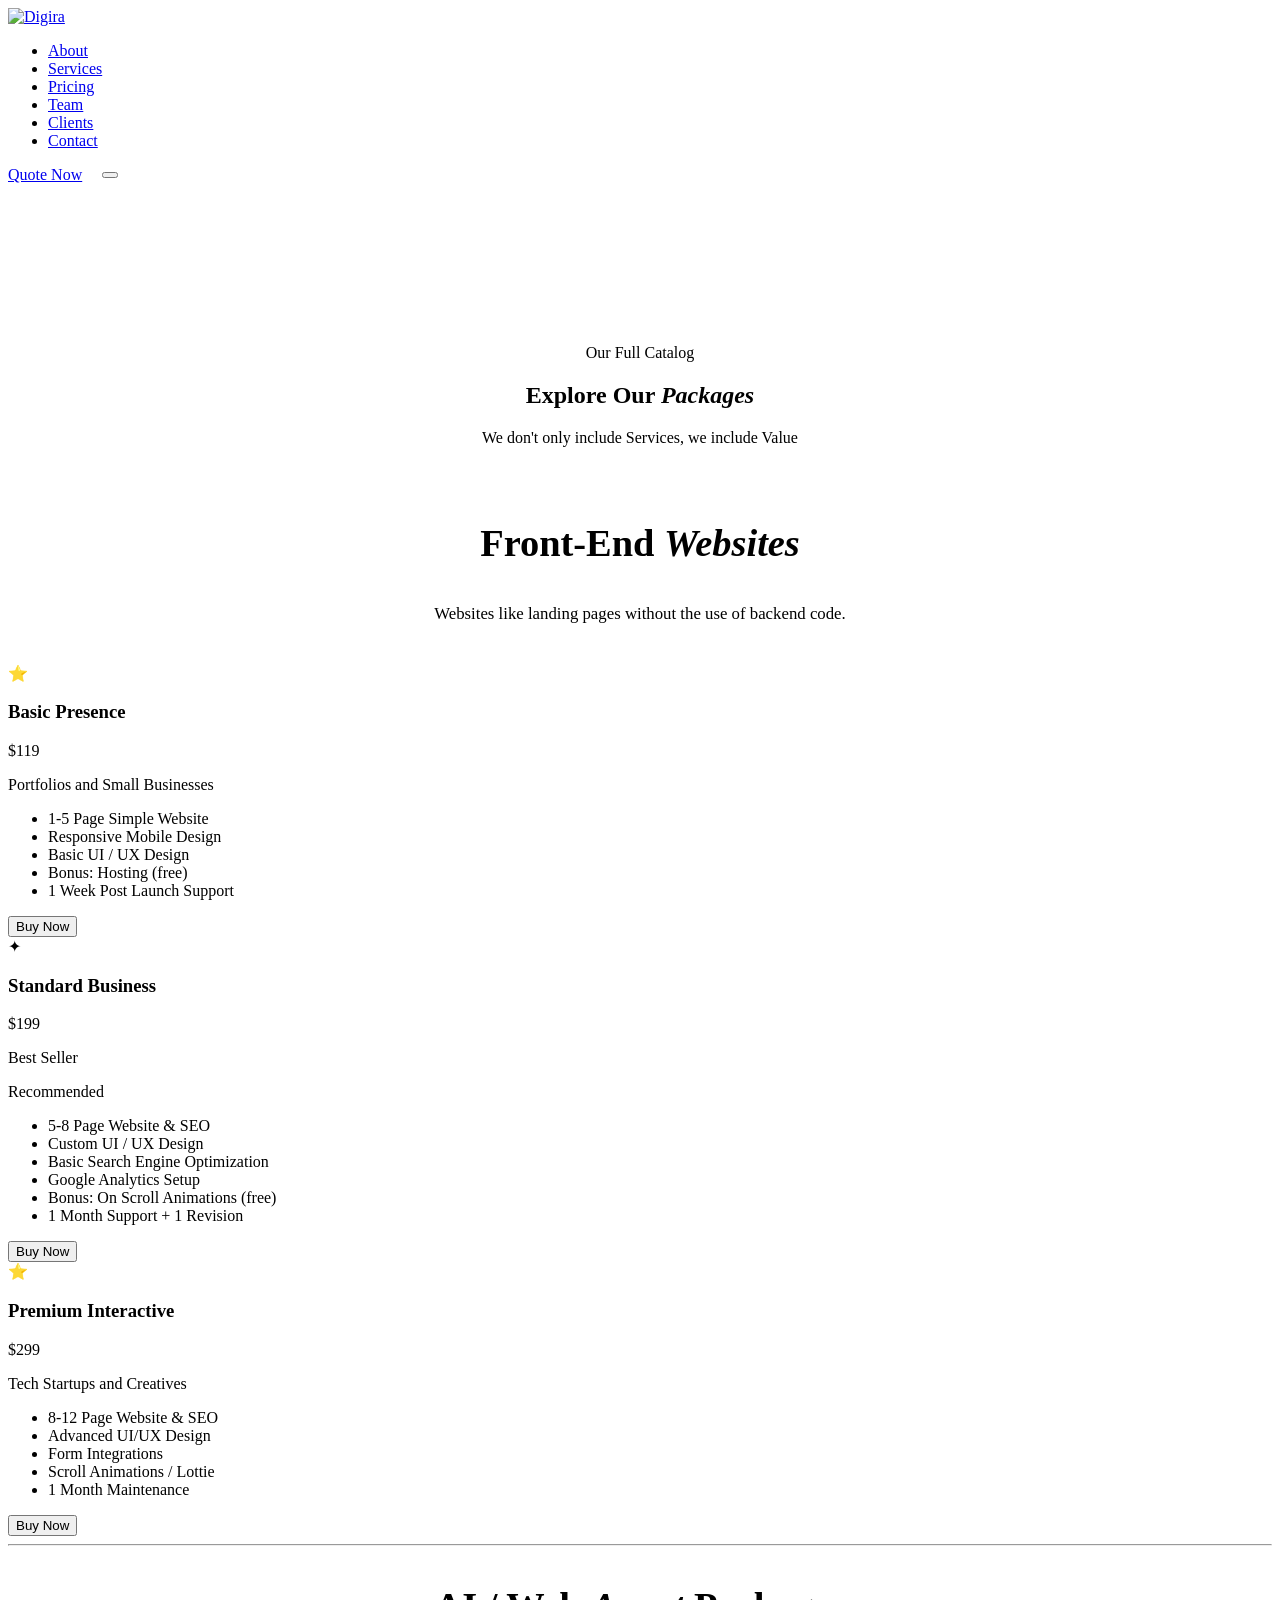
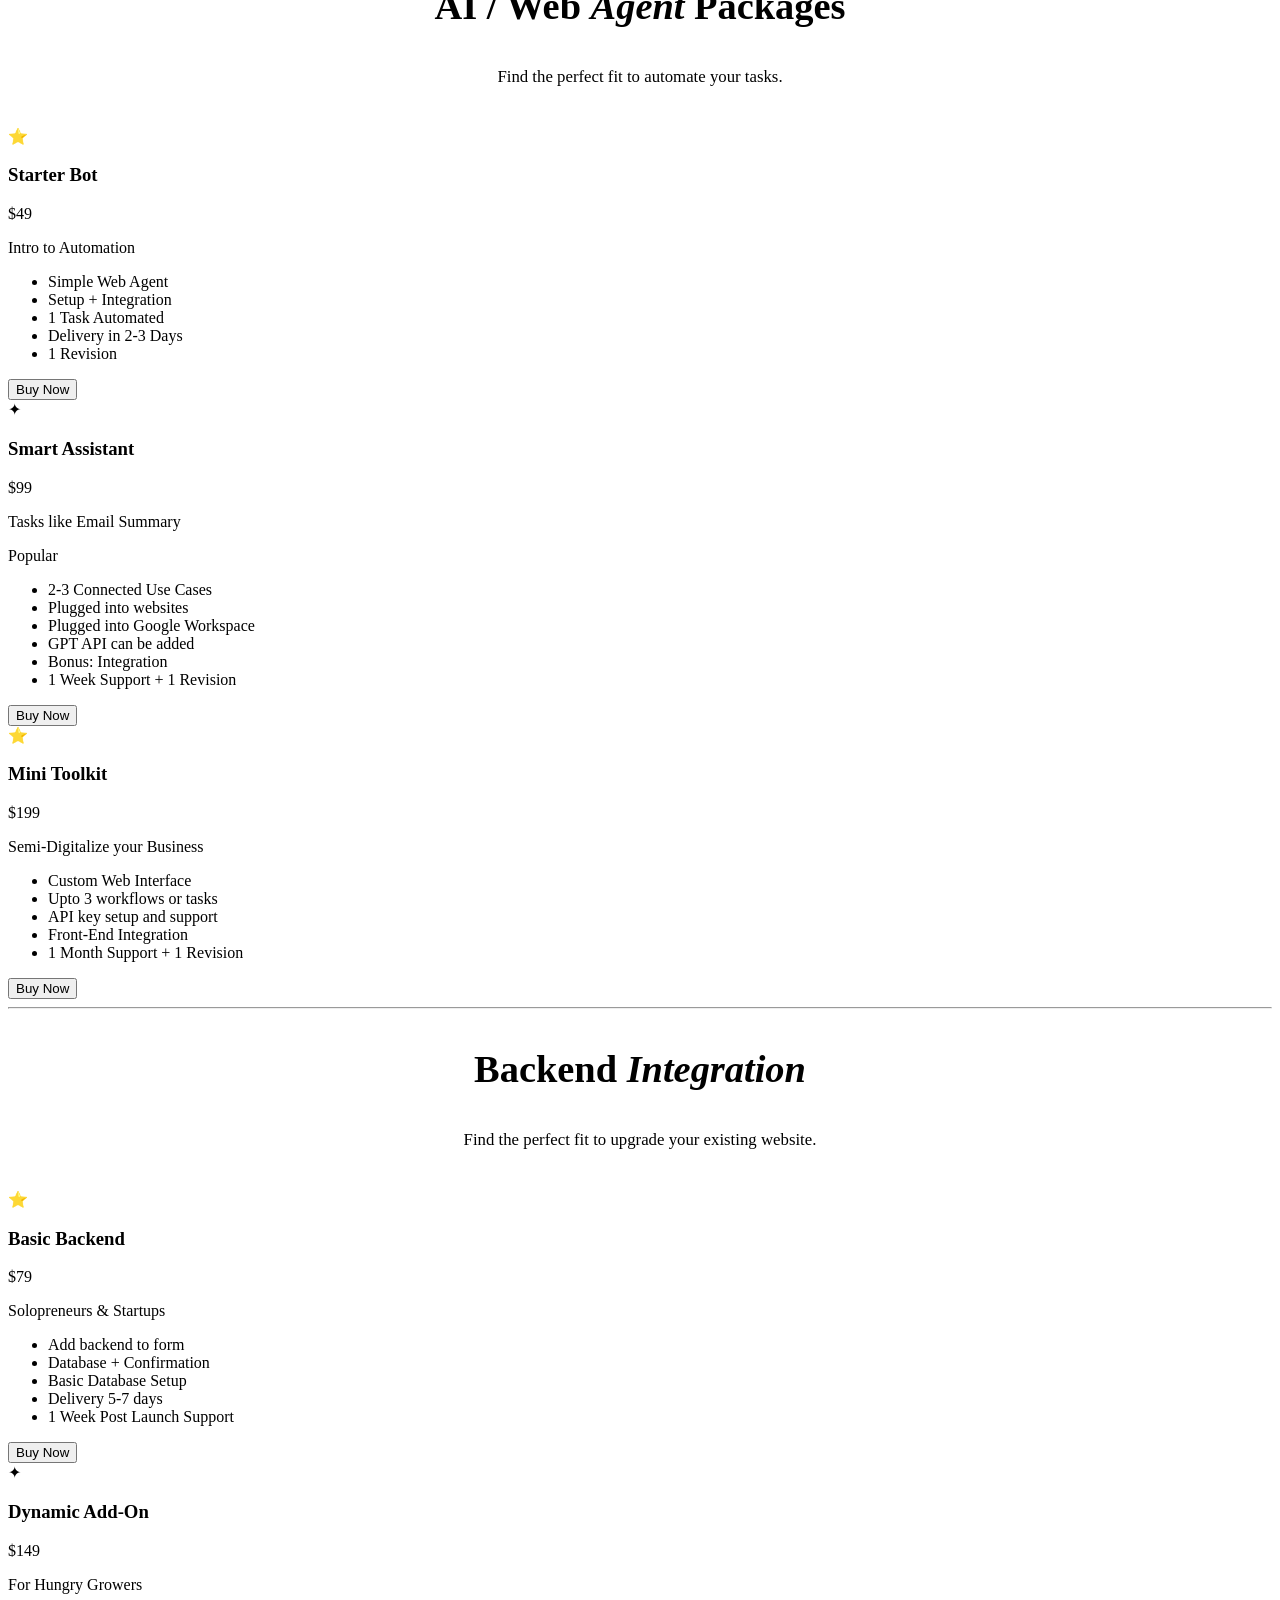
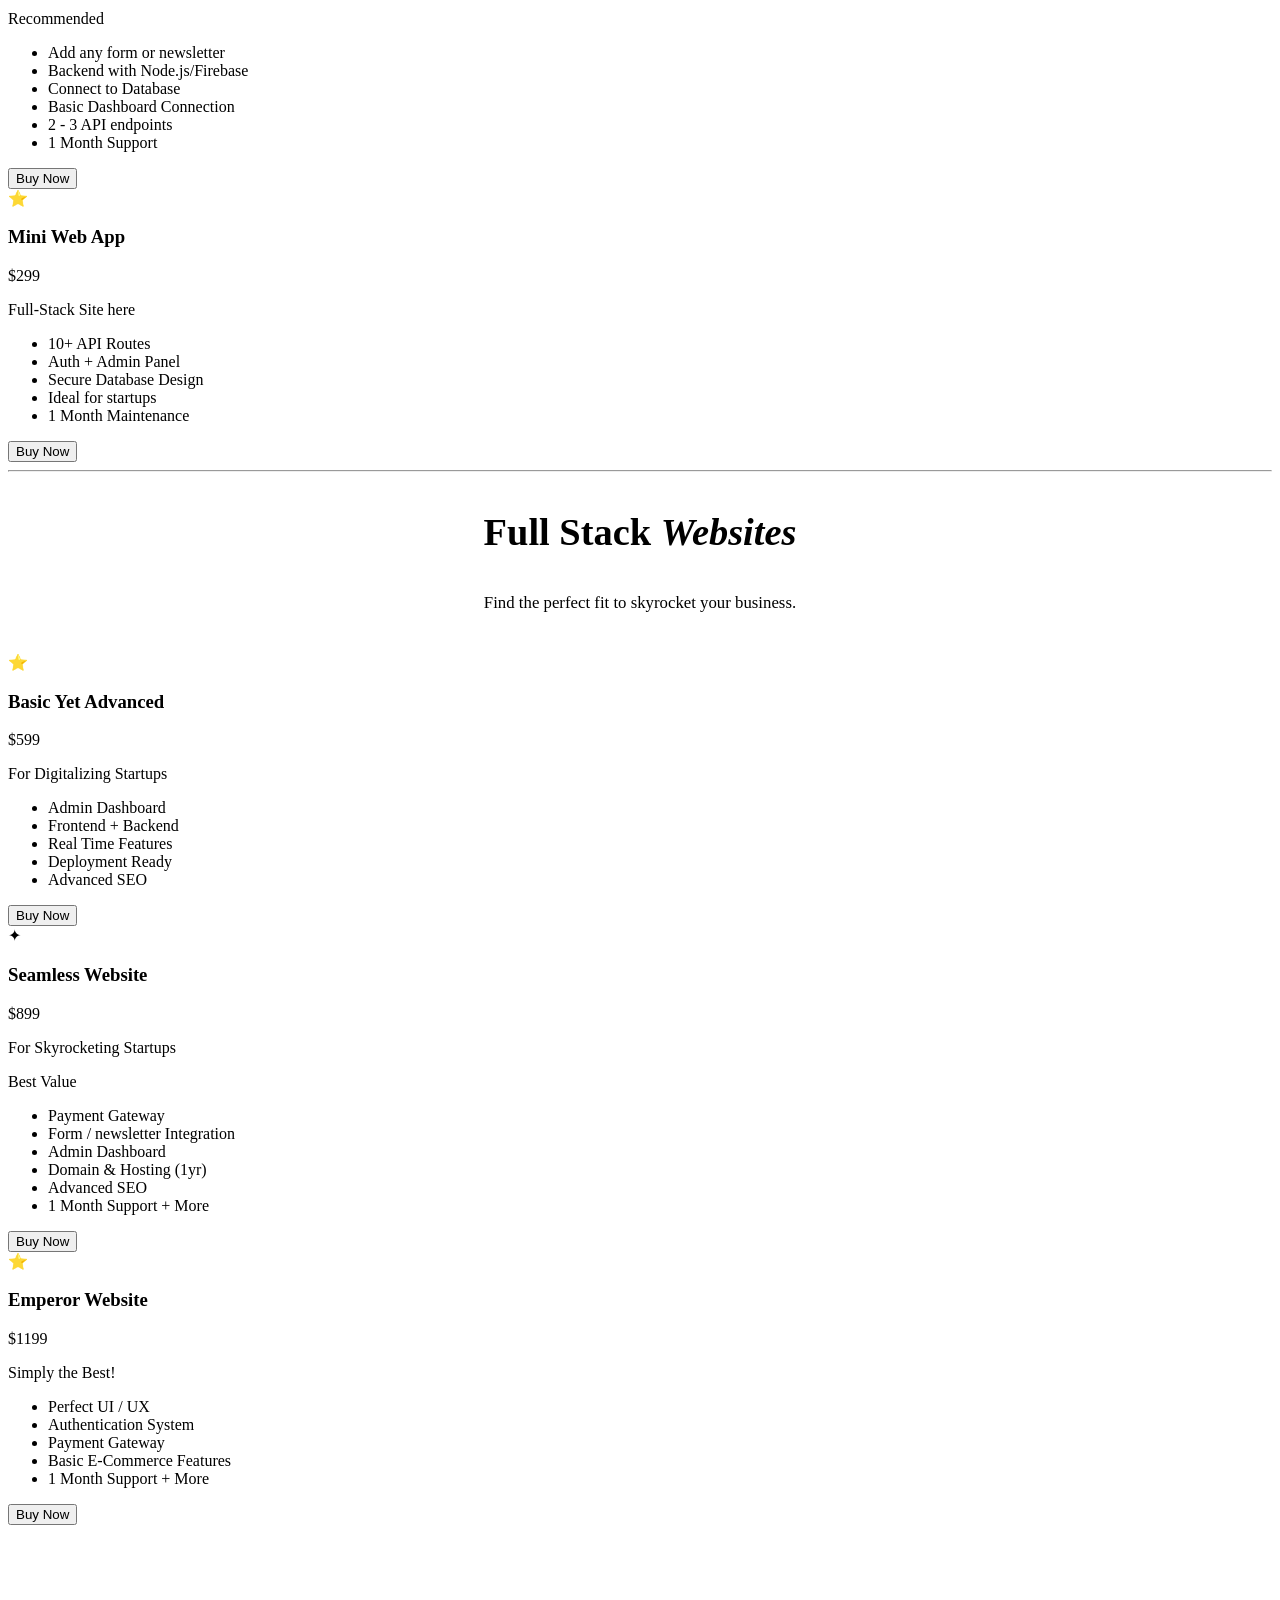
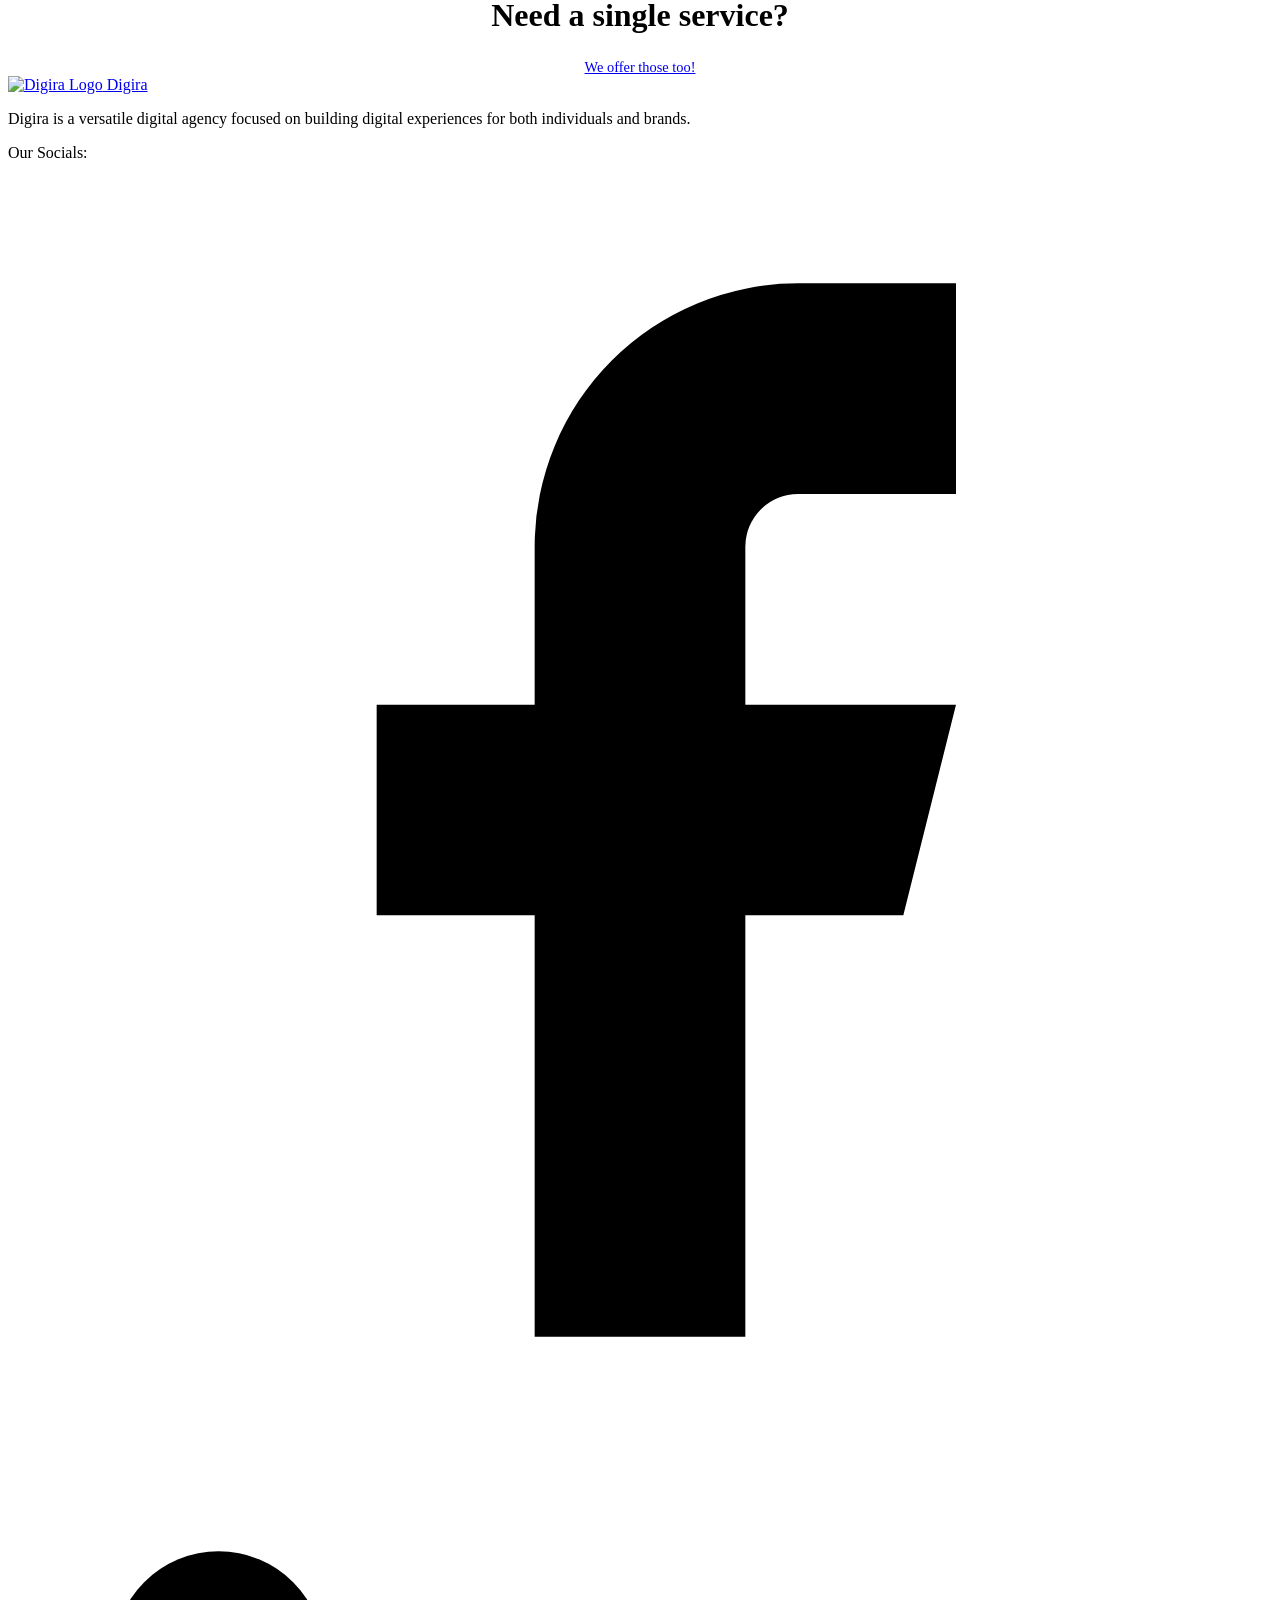
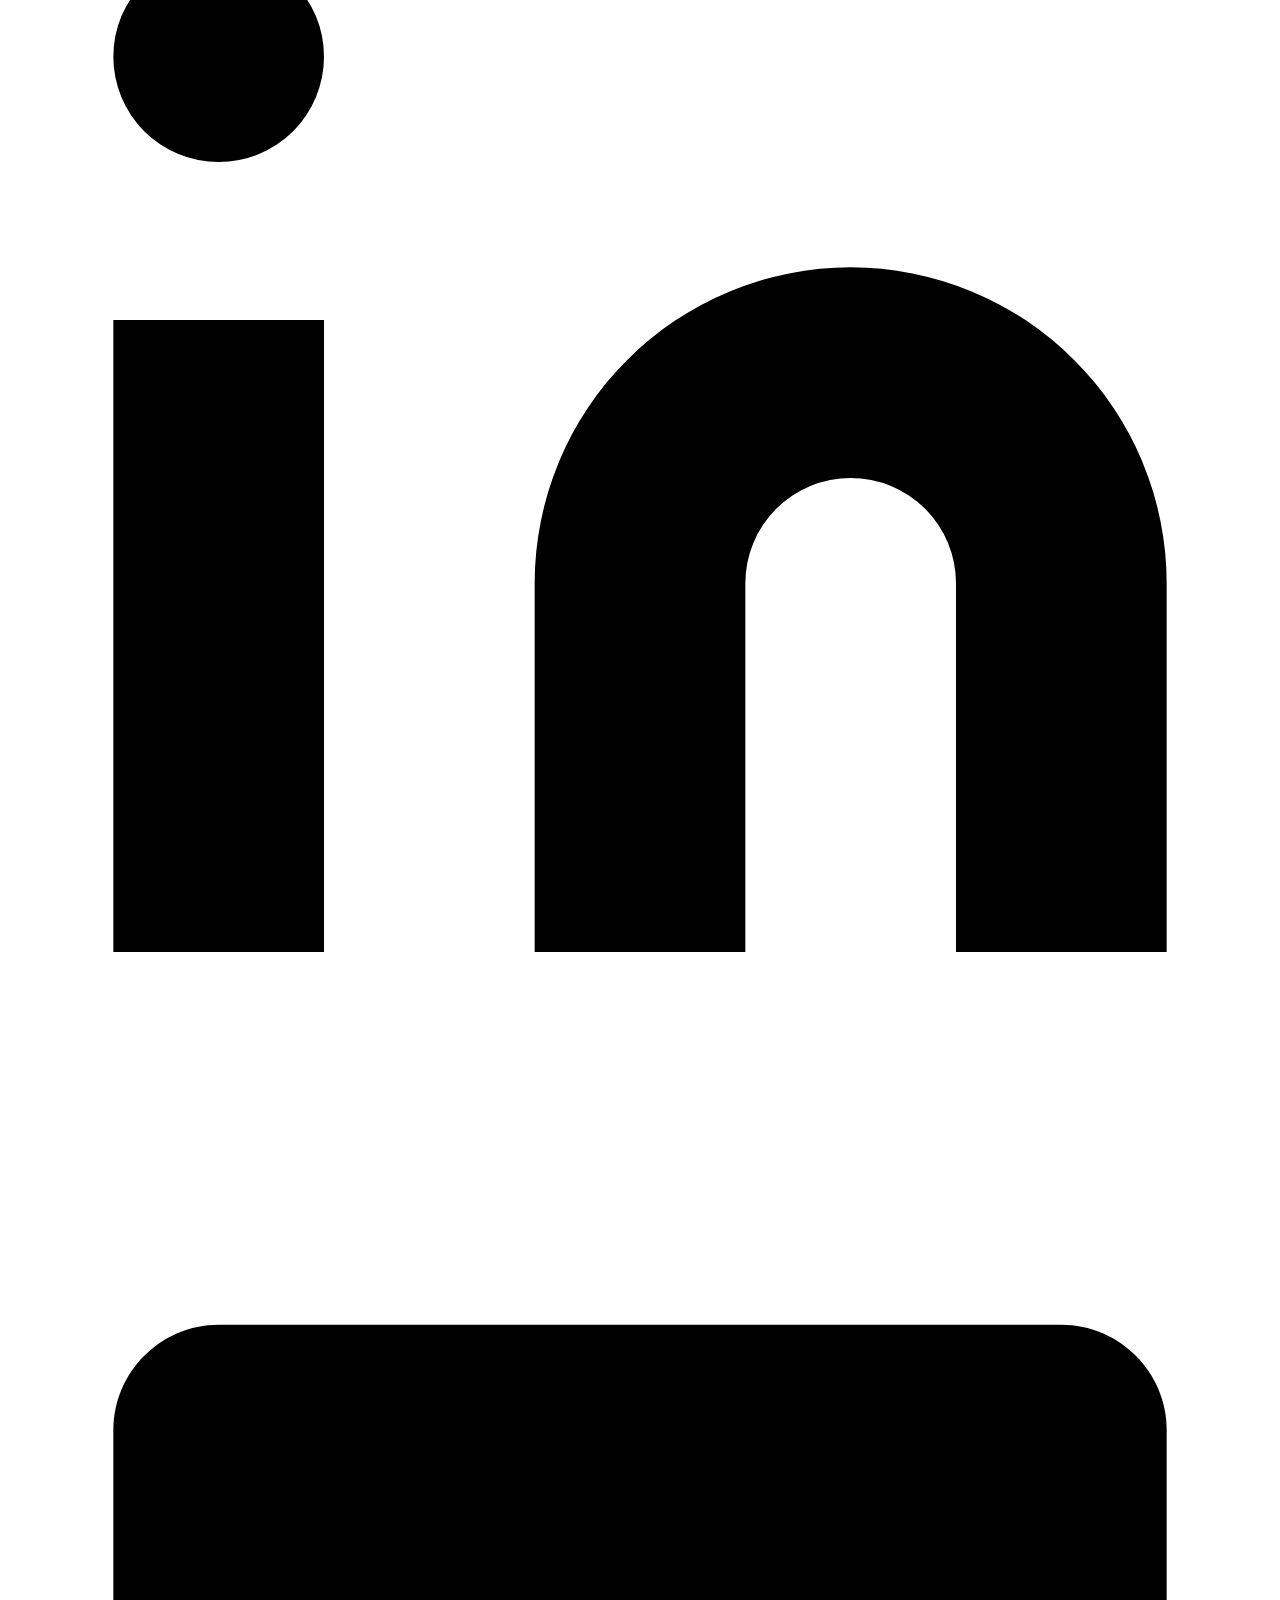
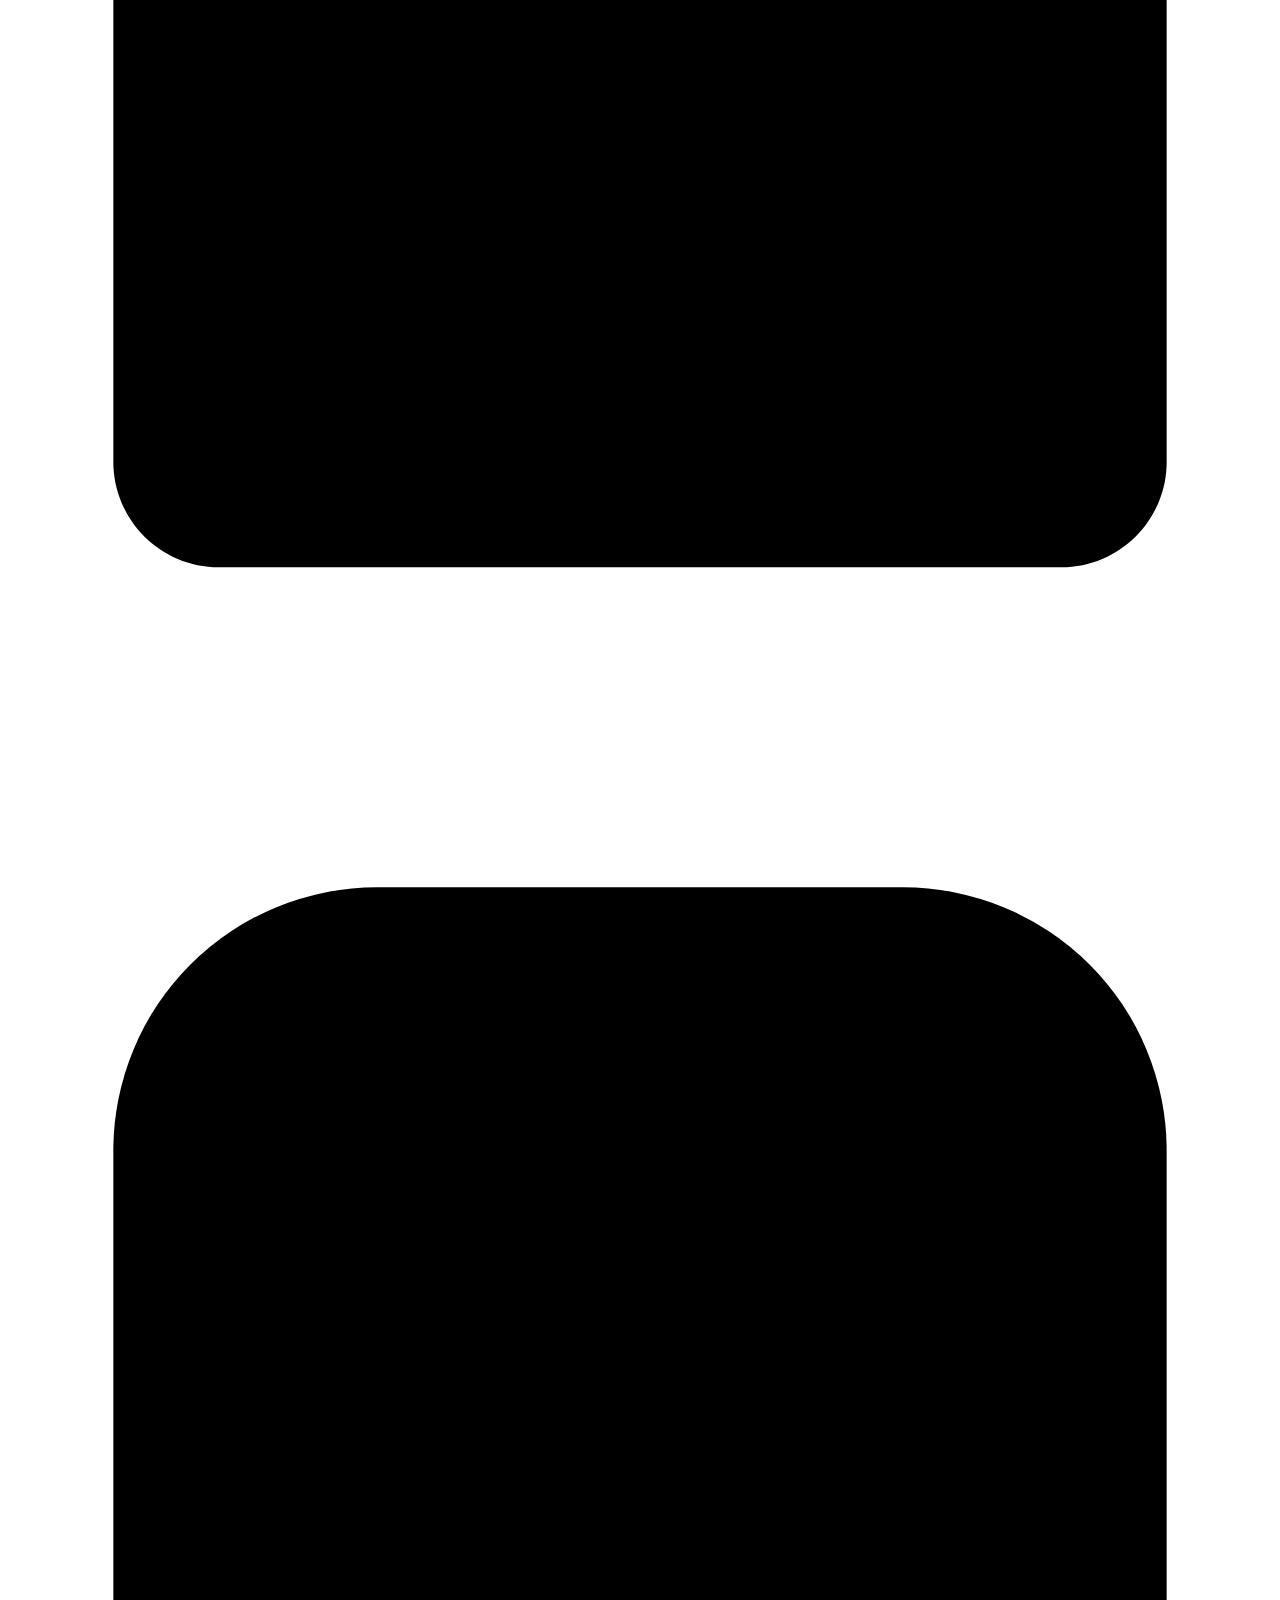
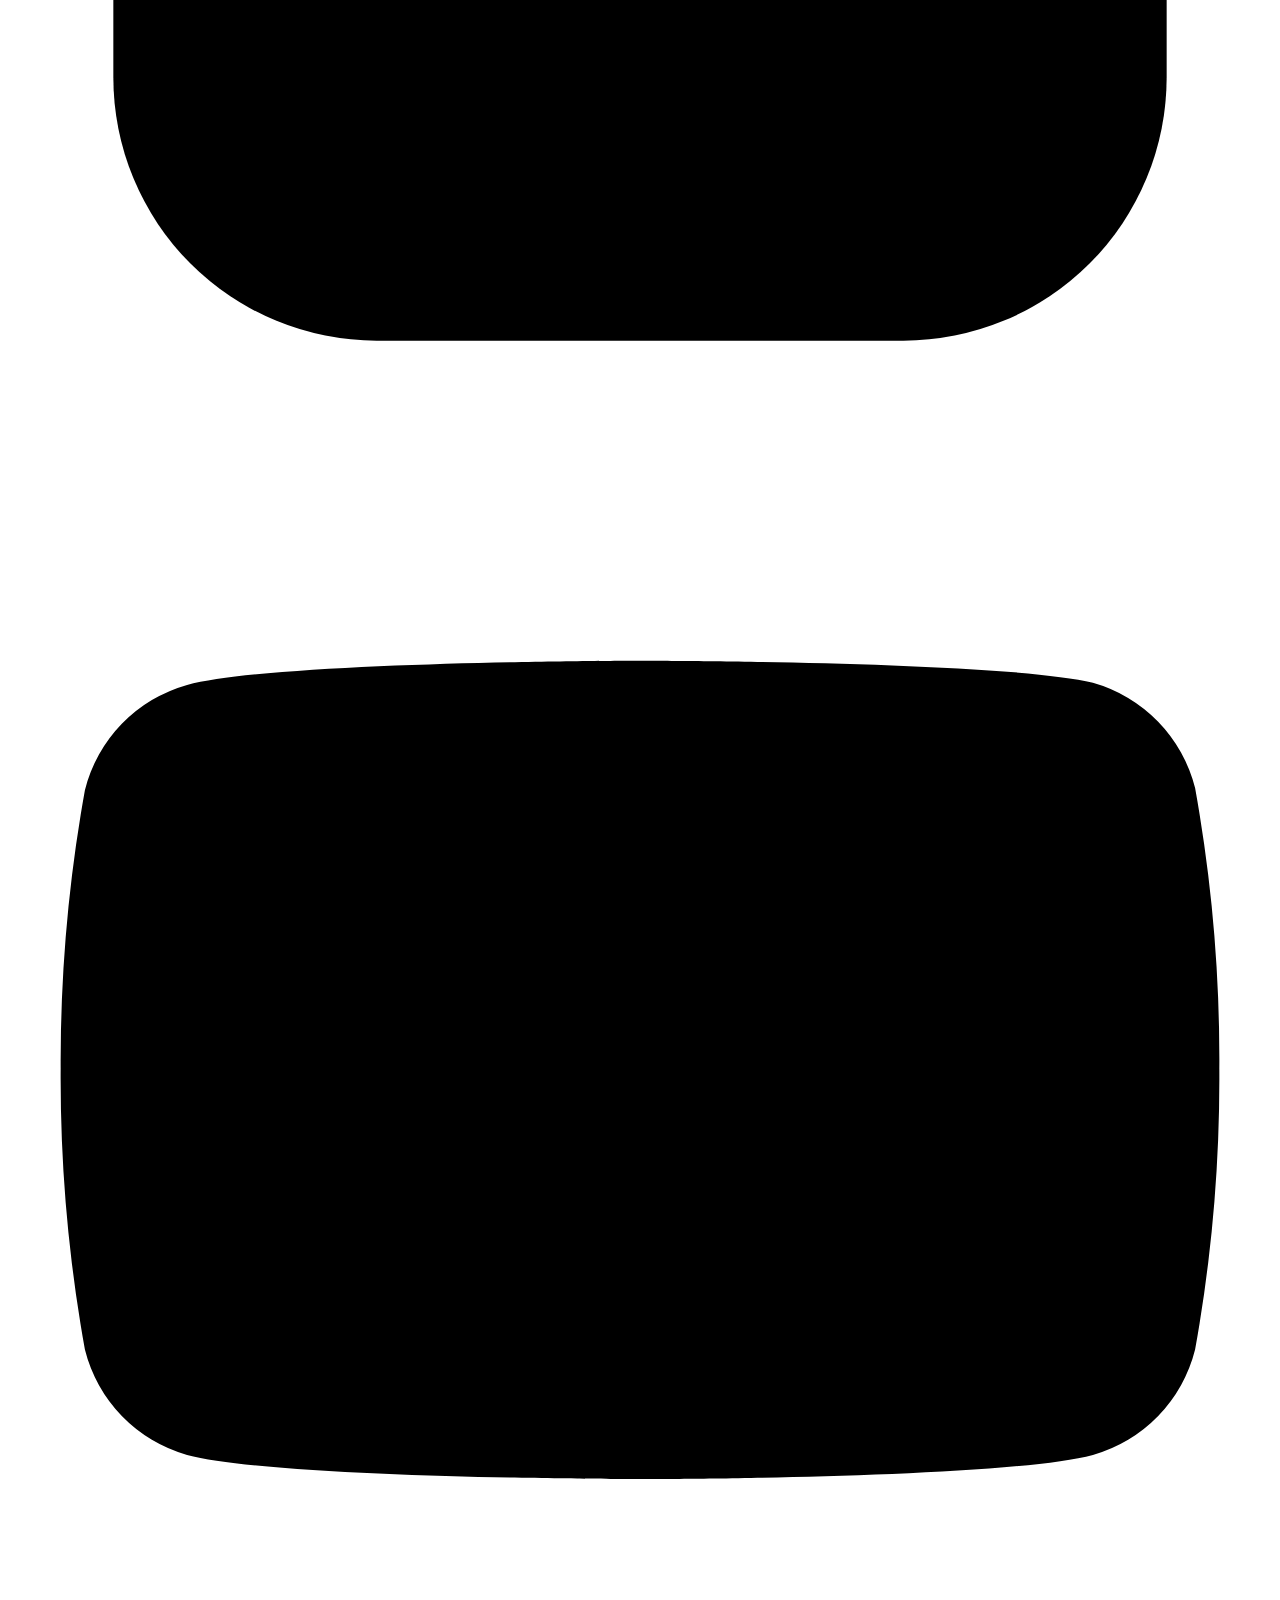
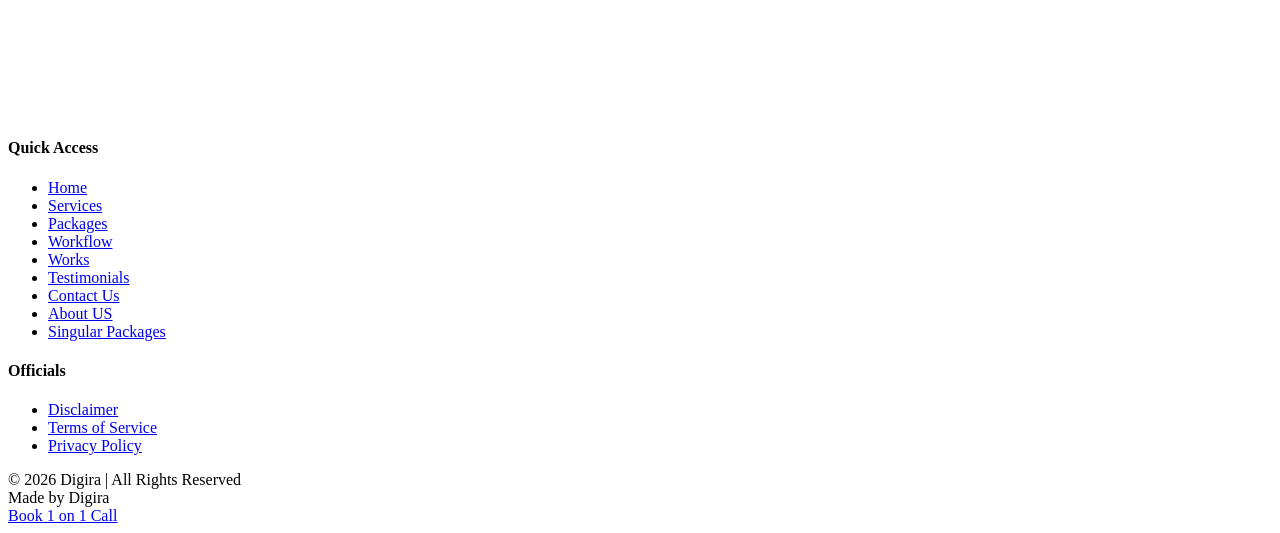
==== commit 62ae631e: "fix: update asset paths to use relative URLs for styles, images, and scripts" ====
--- a/pages/packages.html
+++ b/pages/packages.html
@@ -13,7 +13,7 @@
   <link
     href="https://fonts.googleapis.com/css2?family=Cormorant+Garamond:ital,wght@0,300;0,400;0,500;0,600;1,300;1,400&family=Syne:wght@400;500;600;700;800&family=DM+Sans:ital,wght@0,300;0,400;1,300&display=swap"
     rel="stylesheet" />
-  <link rel="stylesheet" href="../styling/styles.css" />
+  <link rel="stylesheet" href="./styling/styles.css" />
 </head>
 
 <body>
@@ -22,7 +22,7 @@
   <!-- NAVBAR -->
   <nav id="navbar">
     <a href="index.html" class="nav-logo">
-      <img src="../assets/logo.png" alt="Digira" class="nav-logo-img">
+      <img src="./assets/logo.png" alt="Digira" class="nav-logo-img">
     </a>
     <div class="nav-center">
       <ul class="nav-links" id="navLinks">
@@ -299,7 +299,7 @@
     <div class="footer-container">
       <div class="footer-brand">
         <a href="index.html" class="footer-logo">
-          <img src="../assets/logo.png" alt="Digira Logo" class="footer-logo-img">
+          <img src="./assets/logo.png" alt="Digira Logo" class="footer-logo-img">
           Digira
         </a>
         <p class="footer-desc">Digira is a versatile digital agency focused on building digital experiences for both individuals and brands.</p>
@@ -342,7 +342,7 @@
     
     <div class="footer-bottom">
       <div class="footer-bottom-content">
-        <div>&copy; <span id="current-year">2025</span> Digira | All Rights Reserved</div>
+        <div>&copy; <span id="current-year">2026</span> Digira | All Rights Reserved</div>
         <div style="color: var(--gold-light);">Made by Digira</div>
       </div>
     </div>
@@ -350,6 +350,6 @@
 
   <a href="index.html#cta" class="btn-book-call">Book 1 on 1 Call</a>
 
-  <script src="../js-files/script.js"></script>
+  <script src="./js-files/script.js"></script>
 </body>
 </html>
